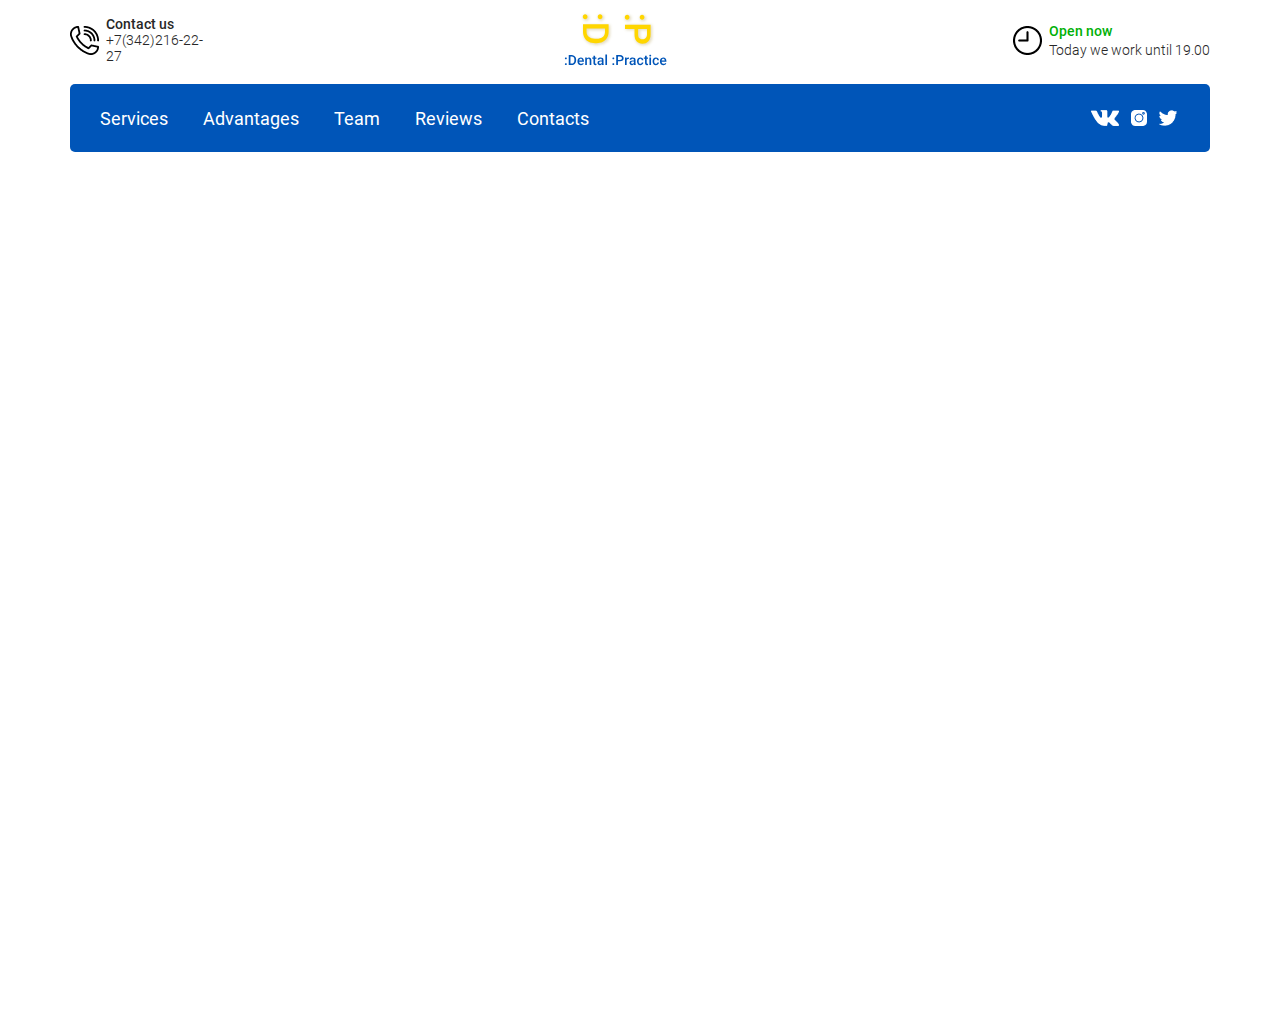
==== index.html @ 36930301 "Add site-header's responsive and nojs" ====
<!DOCTYPE html>
<html lang="en">
<head>
  <meta charset="UTF-8">
  <meta name="viewport" content="width=device-width, initial-scale=1.0, shrink-to-fit=no">
  <title>Dental Clinic Web Site</title>
  <link rel="stylesheet" href="css/styles.css">
</head>
<body class="body-nojs">

  <!-- HEADER -->

  <header class="site-header site-header--nojs">
    <div class="container site-header__container">
      <div class="site-header__top">
        <a class="call-link" href="tel:+73422162227">
          <div class="call-link__info">
            <span class="call-link__text">Contact us</span>
            <span class="call-link__number">+7(342)216-22-27</span>
          </div>
        </a>

        <a class="site-header__top-logo" href="index.html">
          <img class="site-header__top-img" src="img/site-logo-top.svg" alt="Dental Practice Web site logo" width="103" height="56">
        </a>

        <div class="work-hours">
          <div class="work-hours__info">
            <p class="work-hours__info-top">Open now</p>
            <p class="work-hours__info-bottom">Today we work until <time datetime="19:00">19.00</time></p>
          </div>
        </div>
      </div><!-- site-header__top -->
    </div><!-- container -->

    <div class="site-header__main">
      <a class="site-header__main-logo" href="index.html">
        <img class="site-header__main-img" src="img/site-logo-main.svg" alt="Dental Practice Web site logo" width="140" height="16">
      </a>

      <button class="site-header__button" type="button" aria-label="Sitenav toggler"></button>

      <div class="site-header__collapse">
        <nav class="site-header__sitenav">
          <ul class="site-header__list">
            <li class="site-header__item">
              <a class="site-header__item-link" href="services.html">Services</a>
            </li>
            <li class="site-header__item">
              <a class="site-header__item-link" href="advantages.html">Advantages</a>
            </li>
            <li class="site-header__item">
              <a class="site-header__item-link" href="team.html">Team</a>
            </li>
            <li class="site-header__item">
              <a class="site-header__item-link" href="reviews.html">Reviews</a>
            </li>
            <li class="site-header__item">
              <a class="site-header__item-link" href="contacts.html">Contacts</a>
            </li>
          </ul>
        </nav>

        <ul class="site-header__socials">
          <li class="site-header__social">
            <a class="site-header__social-link site-header__social-link--vk" href="https://vk.com" target="_blank" aria-label="VKontakte"></a>
          </li>
          <li class="site-header__social">
            <a class="site-header__social-link site-header__social-link--instagram" href="https://instagram.com" target="_blank" aria-label="Instagram"></a>
          </li>
          <li class="site-header__social">
            <a class="site-header__social-link site-header__social-link--twitter" href="https://twitter.com" target="_blank" aria-label="Twitter"></a>
          </li>
        </ul>
      </div><!-- site-header__collapse -->
    </div><!-- site-header__main -->
  </header><!-- site-header -->

  <h1 class="visually-hidden">Dental Practice</h1>


  <script>

    var elBodyNojs = document.querySelector('body')
    var elSiteHeader = document.querySelector('.site-header')
    var elSiteHeaderMain = document.querySelector('.site-header__main');
    var elButton = document.querySelector('.site-header__button');

    elBodyNojs.classList.remove('body-nojs')
    elSiteHeader.classList.remove('site-header--nojs')

    elButton.addEventListener('click', function () {
      elSiteHeaderMain.classList.toggle('site-header__main--open');
    });



  </script>

</body>
</html>
---- css/styles.css ----
/*! normalize.css v8.0.1 | MIT License | github.com/necolas/normalize.css */
/* Document
========================================================================== */
/**
* 1. Correct the line height in all browsers.
* 2. Prevent adjustments of font size after orientation changes in iOS.
*/
html {
  line-height: 1.15;
  /* 1 */
  -webkit-text-size-adjust: 100%;
  /* 2 */
}

/* Sections
========================================================================== */
/**
* Remove the margin in all browsers.
*/
body {
  margin: 0;
}

/**
* Render the `main` element consistently in IE.
*/
main {
  display: block;
}

/**
* Correct the font size and margin on `h1` elements within `section` and
* `article` contexts in Chrome, Firefox, and Safari.
*/
h1 {
  font-size: 2em;
  margin: 0.67em 0;
}

/* Grouping content
========================================================================== */
/**
* 1. Add the correct box sizing in Firefox.
* 2. Show the overflow in Edge and IE.
*/
hr {
  -webkit-box-sizing: content-box;
          box-sizing: content-box;
  /* 1 */
  height: 0;
  /* 1 */
  overflow: visible;
  /* 2 */
}

/**
* 1. Correct the inheritance and scaling of font size in all browsers.
* 2. Correct the odd `em` font sizing in all browsers.
*/
pre {
  font-family: monospace, monospace;
  /* 1 */
  font-size: 1em;
  /* 2 */
}

/* Text-level semantics
========================================================================== */
/**
* Remove the gray background on active links in IE 10.
*/
a {
  background-color: transparent;
}

/**
* 1. Remove the bottom border in Chrome 57-
* 2. Add the correct text decoration in Chrome, Edge, IE, Opera, and Safari.
*/
abbr[title] {
  border-bottom: none;
  /* 1 */
  text-decoration: underline;
  /* 2 */
  -webkit-text-decoration: underline dotted;
          text-decoration: underline dotted;
  /* 2 */
}

/**
* Add the correct font weight in Chrome, Edge, and Safari.
*/
b,
strong {
  font-weight: bolder;
}

/**
* 1. Correct the inheritance and scaling of font size in all browsers.
* 2. Correct the odd `em` font sizing in all browsers.
*/
code,
kbd,
samp {
  font-family: monospace, monospace;
  /* 1 */
  font-size: 1em;
  /* 2 */
}

/**
* Add the correct font size in all browsers.
*/
small {
  font-size: 80%;
}

/**
* Prevent `sub` and `sup` elements from affecting the line height in
* all browsers.
*/
sub,
sup {
  font-size: 75%;
  line-height: 0;
  position: relative;
  vertical-align: baseline;
}

sub {
  bottom: -0.25em;
}

sup {
  top: -0.5em;
}

/* Embedded content
========================================================================== */
/**
* Remove the border on images inside links in IE 10.
*/
img {
  border-style: none;
}

/* Forms
========================================================================== */
/**
* 1. Change the font styles in all browsers.
* 2. Remove the margin in Firefox and Safari.
*/
button,
input,
optgroup,
select,
textarea {
  font-family: inherit;
  /* 1 */
  font-size: 100%;
  /* 1 */
  line-height: 1.15;
  /* 1 */
  margin: 0;
  /* 2 */
}

/**
* Show the overflow in IE.
* 1. Show the overflow in Edge.
*/
button,
input {
  /* 1 */
  overflow: visible;
}

/**
* Remove the inheritance of text transform in Edge, Firefox, and IE.
* 1. Remove the inheritance of text transform in Firefox.
*/
button,
select {
  /* 1 */
  text-transform: none;
}

/**
* Correct the inability to style clickable types in iOS and Safari.
*/
button,
[type="button"],
[type="reset"],
[type="submit"] {
  -webkit-appearance: button;
}

/**
* Remove the inner border and padding in Firefox.
*/
button::-moz-focus-inner,
[type="button"]::-moz-focus-inner,
[type="reset"]::-moz-focus-inner,
[type="submit"]::-moz-focus-inner {
  border-style: none;
  padding: 0;
}

/**
* Restore the focus styles unset by the previous rule.
*/
button:-moz-focusring,
[type="button"]:-moz-focusring,
[type="reset"]:-moz-focusring,
[type="submit"]:-moz-focusring {
  outline: 1px dotted ButtonText;
}

/**
* Correct the padding in Firefox.
*/
fieldset {
  padding: 0.35em 0.75em 0.625em;
}

/**
* 1. Correct the text wrapping in Edge and IE.
* 2. Correct the color inheritance from `fieldset` elements in IE.
* 3. Remove the padding so developers are not caught out when they zero out
*    `fieldset` elements in all browsers.
*/
legend {
  -webkit-box-sizing: border-box;
          box-sizing: border-box;
  /* 1 */
  color: inherit;
  /* 2 */
  display: table;
  /* 1 */
  max-width: 100%;
  /* 1 */
  padding: 0;
  /* 3 */
  white-space: normal;
  /* 1 */
}

/**
* Add the correct vertical alignment in Chrome, Firefox, and Opera.
*/
progress {
  vertical-align: baseline;
}

/**
* Remove the default vertical scrollbar in IE 10+.
*/
textarea {
  overflow: auto;
}

/**
* 1. Add the correct box sizing in IE 10.
* 2. Remove the padding in IE 10.
*/
[type="checkbox"],
[type="radio"] {
  -webkit-box-sizing: border-box;
          box-sizing: border-box;
  /* 1 */
  padding: 0;
  /* 2 */
}

/**
* Correct the cursor style of increment and decrement buttons in Chrome.
*/
[type="number"]::-webkit-inner-spin-button,
[type="number"]::-webkit-outer-spin-button {
  height: auto;
}

/**
* 1. Correct the odd appearance in Chrome and Safari.
* 2. Correct the outline style in Safari.
*/
[type="search"] {
  -webkit-appearance: textfield;
  /* 1 */
  outline-offset: -2px;
  /* 2 */
}

/**
* Remove the inner padding in Chrome and Safari on macOS.
*/
[type="search"]::-webkit-search-decoration {
  -webkit-appearance: none;
}

/**
* 1. Correct the inability to style clickable types in iOS and Safari.
* 2. Change font properties to `inherit` in Safari.
*/
::-webkit-file-upload-button {
  -webkit-appearance: button;
  /* 1 */
  font: inherit;
  /* 2 */
}

/* Interactive
========================================================================== */
/*
* Add the correct display in Edge, IE 10+, and Firefox.
*/
details {
  display: block;
}

/*
* Add the correct display in all browsers.
*/
summary {
  display: list-item;
}

/* Misc
========================================================================== */
/**
* Add the correct display in IE 10+.
*/
template {
  display: none;
}

/**
* Add the correct display in IE 10.
*/
[hidden] {
  display: none;
}

@font-face {
  font-family: "Roboto";
  font-style: normal;
  font-weight: 300;
  font-display: swap;
  src: url("../fonts/roboto-v20-latin-300.woff2") format("woff2"), url("../fonts/roboto-v20-latin-300.woff") format("woff");
}

@font-face {
  font-family: "Roboto";
  font-style: normal;
  font-weight: 400;
  font-display: swap;
  src: url("../fonts/roboto-v20-latin-regular.woff2") format("woff2"), url("../fonts/roboto-v20-latin-regular.woff") format("woff");
}

@font-face {
  font-family: "Roboto";
  font-style: normal;
  font-weight: 500;
  font-display: swap;
  src: url("../fonts/roboto-v20-latin-500.woff2") format("woff2"), url("../fonts/roboto-v20-latin-500.woff") format("woff");
}

@font-face {
  font-family: "Roboto";
  font-style: normal;
  font-weight: 700;
  font-display: swap;
  src: url("../fonts/roboto-v20-latin-700.woff2") format("woff2"), url("../fonts/roboto-v20-latin-700.woff") format("woff");
}

html {
  height: 100%;
  scroll-behavior: smooth;
  -webkit-box-sizing: border-box;
          box-sizing: border-box;
}

*,
*::before,
*::after {
  -webkit-box-sizing: inherit;
          box-sizing: inherit;
}

body {
  display: -webkit-box;
  display: -ms-flexbox;
  display: flex;
  -webkit-box-orient: vertical;
  -webkit-box-direction: normal;
      -ms-flex-direction: column;
          flex-direction: column;
  height: 100%;
  margin-top: 124px;
  font-family: "Roboto", "Arial", sans-serif;
  font-weight: 300;
  font-size: 18px;
  line-height: 25px;
  background-color: #fff;
  color: #4D4D4D;
}

.body-nojs {
  margin-top: 0;
}

img {
  max-width: 100%;
  height: auto;
}

@media only screen and (max-width: 1180px) {
  body {
    margin-top: 156px;
  }
}

@media only screen and (max-width: 1050px) {
  body {
    margin-top: 68px;
  }
}

.visually-hidden {
  position: absolute;
  width: 1px;
  height: 1px;
  margin: -1px;
  border: 0;
  padding: 0;
  clip: rect(0 0 0 0);
  overflow: hidden;
}

.container {
  max-width: 1180px;
  padding-left: 20px;
  padding-right: 20px;
  margin-left: auto;
  margin-right: auto;
}

.site-header {
  position: fixed;
  z-index: 50;
  width: 100%;
  top: 0;
  left: 0;
  background-color: #fff;
}

.site-header--nojs {
  position: static;
  margin-bottom: 20px;
}

.site-header__top {
  display: -webkit-box;
  display: -ms-flexbox;
  display: flex;
  -webkit-box-pack: justify;
      -ms-flex-pack: justify;
          justify-content: space-between;
  -webkit-box-align: center;
      -ms-flex-align: center;
          align-items: center;
  padding-top: 12px;
  padding-bottom: 56px;
}

.site-header--nojs .site-header__top {
  padding-bottom: 12px;
}

.site-header__top-logo:hover {
  opacity: 0.8;
}

.site-header__top-logo:active {
  opacity: 0.6;
}

.site-header__top-img {
  display: block;
  width: 103px;
  height: 56px;
}

.site-header__main {
  position: absolute;
  z-index: 50;
  display: -webkit-box;
  display: -ms-flexbox;
  display: flex;
  -webkit-box-pack: justify;
      -ms-flex-pack: justify;
          justify-content: space-between;
  -webkit-box-align: center;
      -ms-flex-align: center;
          align-items: center;
  max-width: 1140px;
  width: 100%;
  top: 84px;
  left: calc(50% - 570px);
  padding: 20px 33px 20px 30px;
  border-radius: 5px;
  background-color: #0055B8;
}

.site-header--nojs .site-header__main {
  position: static;
  margin-right: auto;
  margin-left: auto;
}

.site-header__main-logo {
  display: none;
  margin-right: 105px;
  -ms-flex-negative: 0;
      flex-shrink: 0;
}

.site-header__main-logo:hover {
  opacity: 0.8;
}

.site-header__main-logo:active {
  opacity: 0.6;
}

.site-header--nojs .site-header__main-logo {
  display: none;
}

.site-header__main-img {
  display: block;
  width: 140px;
  height: 16px;
}

.site-header__button {
  -ms-flex-negative: 0;
      flex-shrink: 0;
  display: none;
  position: relative;
  z-index: 51;
  width: 25px;
  height: 21px;
  padding: 0;
  border: none;
  background-color: transparent;
  background-image: url("../img/gamburger-icon.svg");
  background-repeat: no-repeat;
  background-size: contain;
  background-position: center center;
}

.site-header__button::after {
  position: absolute;
  z-index: 51;
  display: block;
  content: "";
  left: 0;
  top: 0;
  width: 100%;
  height: 100%;
  -webkit-transform: scale(1.5);
          transform: scale(1.5);
}

.site-header__main--open .site-header__button {
  background-image: url("../img/close-icon.svg");
}

.site-header--nojs .site-header__button {
  display: none;
}

.site-header__collapse {
  display: -webkit-box;
  display: -ms-flexbox;
  display: flex;
  -webkit-box-align: center;
      -ms-flex-align: center;
          align-items: center;
  -webkit-box-pack: justify;
      -ms-flex-pack: justify;
          justify-content: space-between;
  -webkit-box-flex: 1;
      -ms-flex-positive: 1;
          flex-grow: 1;
}

.site-header__main--open .site-header__collapse {
  position: absolute;
  z-index: 51;
  width: 100%;
  display: -webkit-box;
  display: -ms-flexbox;
  display: flex;
  -webkit-box-orient: vertical;
  -webkit-box-direction: normal;
      -ms-flex-direction: column;
          flex-direction: column;
  top: 100%;
  left: 0;
  padding-bottom: 26px;
  text-align: center;
  background-color: #0055B8;
}

.site-header__main--open .site-header__sitenav {
  width: 100%;
}

.site-header__list {
  padding: 0;
  margin: 0;
  list-style-type: none;
  display: -webkit-box;
  display: -ms-flexbox;
  display: flex;
  -webkit-box-align: center;
      -ms-flex-align: center;
          align-items: center;
}

.site-header__main--open .site-header__list {
  -webkit-box-orient: vertical;
  -webkit-box-direction: normal;
      -ms-flex-direction: column;
          flex-direction: column;
  margin-bottom: 63px;
}

.site-header__item:not(:last-child) {
  margin-right: 35px;
}

.site-header__main--open .site-header__item {
  width: 100%;
  border: 1px solid #FFD600;
}

.site-header__main--open .site-header__item:not(:last-child) {
  border-bottom: none;
  margin-right: 0;
}

.site-header__item-link {
  font-weight: 400;
  font-size: 18px;
  line-height: 21px;
  color: #fff;
  text-decoration: none;
  -webkit-transition: color 0.3s ease;
  transition: color 0.3s ease;
}

.site-header__item-link:hover {
  color: #FFD600;
}

.site-header__item-link:active {
  opacity: 0.6;
}

.site-header__main--open .site-header__item-link {
  display: block;
  padding-top: 23px;
  padding-bottom: 24px;
  font-weight: 500;
  text-transform: uppercase;
  color: #FFD600;
}

.site-header__main--open .site-header__item-link:active {
  background-color: #FFD600;
  color: #0055B8;
}

.site-header__socials {
  padding: 0;
  margin: 0;
  list-style-type: none;
  display: -webkit-box;
  display: -ms-flexbox;
  display: flex;
  -webkit-box-align: center;
      -ms-flex-align: center;
          align-items: center;
}

.site-header__social:not(:last-child) {
  margin-right: 12px;
}

.site-header__social-link {
  display: block;
  background-repeat: no-repeat;
  background-size: contain;
  background-position: center center;
}

.site-header__social-link--vk {
  width: 28px;
  height: 28px;
  background-image: url("../img/vk-icon.png");
}

.site-header__social-link--instagram {
  width: 16px;
  height: 16px;
  background-image: url("../img/instagram-icon.png");
}

.site-header__social-link--twitter {
  width: 18px;
  height: 18px;
  background-image: url("../img/twitter-icon.png");
}

.site-header__social-link:hover {
  opacity: 0.8;
}

.site-header__social-link:active {
  opacity: 0.6;
}

@media only screen and (max-width: 1180px) {
  .site-header__top {
    padding-bottom: 0;
    margin-bottom: 20px;
  }
  .site-header__main {
    position: fixed;
    left: 0;
    max-width: 100%;
    border-radius: 0;
  }
  .site-header__main-logo {
    display: block;
  }
}

@media only screen and (max-width: 1050px) {
  .site-header__top {
    display: none;
  }
  .site-header--nojs .site-header__top {
    display: -webkit-box;
    display: -ms-flexbox;
    display: flex;
  }
  .site-header__main {
    position: static;
    padding-right: 30px;
    padding-left: 22px;
  }
}

@media only screen and (max-width: 900px) {
  .site-header__main {
    padding: 24px 20px;
  }
  .site-header__main-logo {
    margin-right: 10px;
  }
  .site-header__button {
    display: block;
  }
  .site-header__collapse {
    display: none;
  }
  .site-header--nojs .site-header__collapse {
    display: -webkit-box;
    display: -ms-flexbox;
    display: flex;
    -webkit-box-orient: vertical;
    -webkit-box-direction: normal;
        -ms-flex-direction: column;
            flex-direction: column;
  }
  .site-header--nojs .site-header__sitenav {
    margin-bottom: 20px;
  }
}

@media only screen and (max-width: 600px) {
  .site-header--nojs .site-header__top {
    display: none;
  }
  .site-header--nojs .site-header__main {
    -webkit-box-orient: vertical;
    -webkit-box-direction: normal;
        -ms-flex-direction: column;
            flex-direction: column;
    -webkit-box-align: center;
        -ms-flex-align: center;
            align-items: center;
  }
  .site-header--nojs .site-header__main-logo {
    display: block;
    margin-bottom: 30px;
  }
  .site-header--nojs .site-header__collapse {
    width: 100%;
  }
  .site-header--nojs .site-header__sitenav {
    width: 100%;
  }
  .site-header--nojs .site-header__list {
    -webkit-box-orient: vertical;
    -webkit-box-direction: normal;
        -ms-flex-direction: column;
            flex-direction: column;
    text-align: center;
  }
  .site-header--nojs .site-header__item {
    width: 100%;
    border: 1px solid #FFD600;
  }
  .site-header--nojs .site-header__item:not(:last-child) {
    border-bottom: none;
    margin-right: 0;
  }
  .site-header--nojs .site-header__item-link {
    display: block;
    padding-top: 20px;
    padding-bottom: 20px;
    font-weight: 500;
    text-transform: uppercase;
    color: #FFD600;
  }
}

@media only screen and (-webkit-min-device-pixel-ratio: 2), only screen and (min--moz-device-pixel-ratio: 2), only screen and (min-device-pixel-ratio: 2), only screen and (min-resolution: 192dpi), only screen and (min-resolution: 2dppx) {
  .site-header__social-link--vk {
    background-image: url("../img/vk-icon@2x.png");
  }
  .site-header__social-link--instagram {
    background-image: url("../img/instagram-icon@2x.png");
  }
  .site-header__social-link--twitter {
    background-image: url("../img/twitter-icon@2x.png");
  }
}

.call-link {
  display: -webkit-box;
  display: -ms-flexbox;
  display: flex;
  -webkit-box-align: center;
      -ms-flex-align: center;
          align-items: center;
  max-width: 147px;
  font-size: 14px;
  line-height: 16px;
  color: #272727;
  text-decoration: none;
}

.call-link::before {
  -ms-flex-negative: 0;
      flex-shrink: 0;
  content: "";
  width: 29px;
  height: 29px;
  margin-right: 7px;
  background-image: url("../img/phone-icon.png");
  background-repeat: no-repeat;
  background-size: 29px 29px;
  background-position: center center;
}

.call-link:hover {
  opacity: 0.8;
}

.call-link:active {
  opacity: 0.6;
}

.call-link__info {
  display: -webkit-box;
  display: -ms-flexbox;
  display: flex;
  -webkit-box-orient: vertical;
  -webkit-box-direction: normal;
      -ms-flex-direction: column;
          flex-direction: column;
}

.call-link__text {
  font-weight: 500;
}

@media only screen and (-webkit-min-device-pixel-ratio: 2), only screen and (min--moz-device-pixel-ratio: 2), only screen and (min-device-pixel-ratio: 2), only screen and (min-resolution: 192dpi), only screen and (min-resolution: 2dppx) {
  .call-link::before {
    background-image: url("../img/phone-icon@2x.png");
  }
}

.work-hours {
  display: -webkit-box;
  display: -ms-flexbox;
  display: flex;
  -webkit-box-align: center;
      -ms-flex-align: center;
          align-items: center;
}

.work-hours::before {
  -ms-flex-negative: 0;
      flex-shrink: 0;
  content: "";
  width: 29px;
  height: 29px;
  margin-right: 7px;
  background-image: url("../img/clock-icon.png");
  background-repeat: no-repeat;
  background-size: 29px 29px;
  background-position: center center;
}

.work-hours__info {
  font-size: 14px;
  line-height: 16px;
}

.work-hours__info-top {
  margin: 0;
  margin-bottom: 3px;
  font-weight: 500;
  color: #00B007;
}

.work-hours__info-bottom {
  margin: 0;
  font-weight: 300;
  color: #272727;
}

@media only screen and (-webkit-min-device-pixel-ratio: 2), only screen and (min--moz-device-pixel-ratio: 2), only screen and (min-device-pixel-ratio: 2), only screen and (min-resolution: 192dpi), only screen and (min-resolution: 2dppx) {
  .work-hours::before {
    background-image: url("../img/clock-icon@2x.png");
  }
}

.main-content {
  -webkit-box-flex: 1;
      -ms-flex-positive: 1;
          flex-grow: 1;
}
/*# sourceMappingURL=styles.css.map */
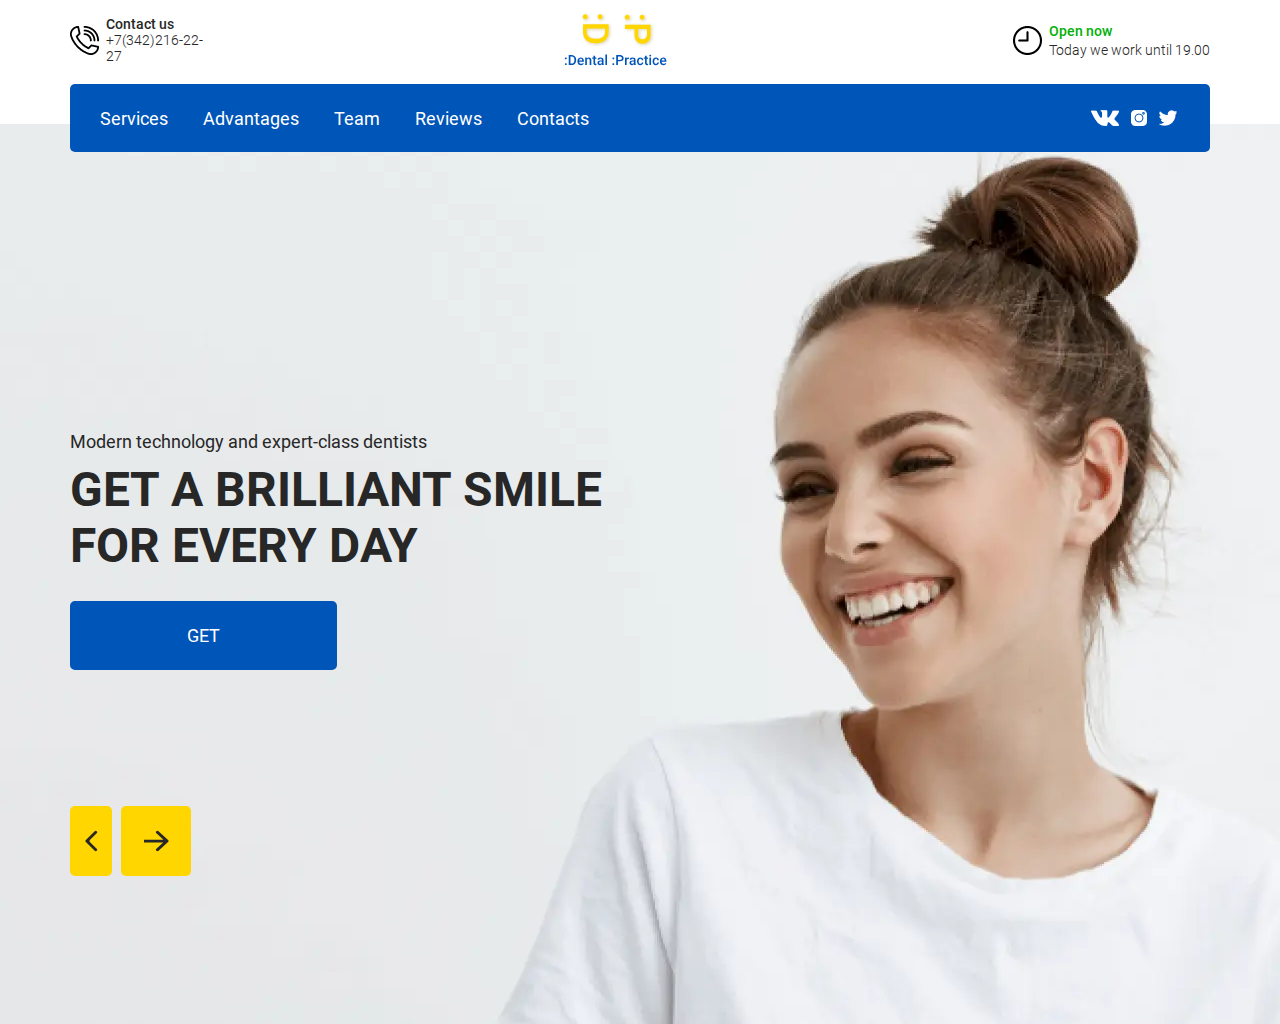
==== commit 8c0dce91: "Add intro section and responsive of that section" ====
--- a/index.html
+++ b/index.html
@@ -7,6 +7,8 @@
   <link rel="stylesheet" href="css/styles.css">
 </head>
 <body class="body-nojs">
+
+  <h1 class="visually-hidden">Dental Practice web site</h1>
 
   <!-- HEADER -->
 
@@ -63,20 +65,60 @@
 
         <ul class="site-header__socials">
           <li class="site-header__social">
-            <a class="site-header__social-link site-header__social-link--vk" href="https://vk.com" target="_blank" aria-label="VKontakte"></a>
+            <a class="site-header__social-link site-header__social-link--vk" href="https://vk.com" target="_blank" aria-label="VKontakte link"></a>
           </li>
           <li class="site-header__social">
-            <a class="site-header__social-link site-header__social-link--instagram" href="https://instagram.com" target="_blank" aria-label="Instagram"></a>
+            <a class="site-header__social-link site-header__social-link--instagram" href="https://instagram.com" target="_blank" aria-label="Instagram link"></a>
           </li>
           <li class="site-header__social">
-            <a class="site-header__social-link site-header__social-link--twitter" href="https://twitter.com" target="_blank" aria-label="Twitter"></a>
+            <a class="site-header__social-link site-header__social-link--twitter" href="https://twitter.com" target="_blank" aria-label="Twitter link"></a>
           </li>
         </ul>
       </div><!-- site-header__collapse -->
     </div><!-- site-header__main -->
   </header><!-- site-header -->
 
-  <h1 class="visually-hidden">Dental Practice</h1>
+  <!-- MAIN -->
+
+  <main class="main-content">
+
+    <!-- INTRO -->
+
+    <div class="intro">
+
+      <h2 class="visually-hidden">Site Intro carusel</h2>
+
+      <ul class="intro__list">
+        <li class="intro__item">
+          <picture>
+            <source media="(max-width:750px)" type="image/webp" srcset="img/intro-bg-mobile.webp 1x, img/intro-bg-mobile@2x.webp 2x">
+            <source media="(max-width:750px)" type="image/png" srcset="img/intro-bg-mobile.png 1x, img/intro-bg-mobile@2x.png 2x">
+
+            <source media="(max-width:1050px)" type="image/webp" srcset="img/intro-bg-tablet.webp 1x, img/intro-bg-tablet@2x.webp 2x">
+            <source media="(max-width:1050px)" type="image/png" srcset="img/intro-bg-tablet.png 1x, img/intro-bg-tablet@2x.png 2x">
+
+            <source type="image/webp" srcset="img/intro-bg-desktop.webp 1x, img/intro-bg-desktop@2x.webp 2x">
+            <img class="intro__img" src="img/intro-bg-desktop.png" alt="Carusel background image" width="1920" height="900" aria-hidden="true" srcset="img/intro-bg-desktop.png 1x, img/intro-bg-desktop.png@2x 2x">
+          </picture>
+
+          <div class="container intro__container">
+            <div class="intro__info">
+              <h3 class="intro__info-heading">Modern technology and expert-class dentists</h3>
+              <p class="intro__info-text">get a brilliant smile for every day</p>
+              <a class="button button--primary intro__get-link" href="#">GET</a>
+            </div>
+
+            <div class="intro__buttons-wrapper">
+              <button class="intro__button intro__button--pre" type="button" aria-label="Carusel's button previous"></button>
+              <button class="intro__button intro__button--next" type="button" aria-label="Carusel's button next"></button>
+            </div>
+          </div><!-- container -->
+        </li>
+      </ul>
+    </div><!-- intro -->
+
+  </main>
+
 
 
   <script>
--- a/css/styles.css
+++ b/css/styles.css
@@ -443,6 +443,44 @@
   padding-right: 20px;
   margin-left: auto;
   margin-right: auto;
+}
+
+.button {
+  display: inline-block;
+  padding-top: 22px;
+  padding-bottom: 22px;
+  border: 2px solid transparent;
+  border-radius: 5px;
+}
+
+.button--primary {
+  border: 2px solid #0055B8;
+  background-color: #0055B8;
+  color: #fff;
+}
+
+.button--primary:hover {
+  opacity: 0.8;
+}
+
+.button--primary:active {
+  opacity: 0.6;
+}
+
+.button--secondary {
+  padding-top: 15px;
+  padding-bottom: 15px;
+  border: 2px solid #FFD600;
+  background-color: #FFD600;
+  color: #272727;
+}
+
+.button--secondary:hover {
+  opacity: 0.8;
+}
+
+.button--secondary:active {
+  opacity: 0.6;
 }
 
 .site-header {
@@ -958,4 +996,163 @@
       -ms-flex-positive: 1;
           flex-grow: 1;
 }
+
+.intro {
+  padding-top: 307px;
+  padding-bottom: 147px;
+}
+
+.intro__list {
+  padding: 0;
+  margin: 0;
+  list-style-type: none;
+}
+
+.intro__item {
+  position: relative;
+  z-index: 1;
+  max-width: 1920px;
+  margin-right: auto;
+  margin-left: auto;
+}
+
+.intro__img {
+  position: absolute;
+  z-index: -1;
+  left: 0;
+  top: -307px;
+  min-height: 900px;
+  -o-object-fit: cover;
+     object-fit: cover;
+}
+
+.intro__info-heading {
+  margin: 0;
+  margin-bottom: 10px;
+  font-weight: normal;
+  font-size: 18px;
+  line-height: 21px;
+  color: #272727;
+}
+
+.intro__info-text {
+  max-width: 545px;
+  margin: 0;
+  margin-bottom: 27px;
+  font-weight: bold;
+  font-size: 48px;
+  line-height: 56px;
+  text-transform: uppercase;
+  color: #272727;
+}
+
+.intro__get-link {
+  margin-bottom: 136px;
+  padding-right: 115px;
+  padding-left: 115px;
+  text-decoration: none;
+  font-weight: normal;
+  line-height: 21px;
+}
+
+.intro__buttons-wrapper {
+  display: -webkit-box;
+  display: -ms-flexbox;
+  display: flex;
+}
+
+.intro__button {
+  height: 70px;
+  padding: 0;
+  border: none;
+  border-radius: 5px;
+  background-color: transparent;
+  background-repeat: no-repeat;
+  background-position: center center;
+  background-color: #FFD600;
+  cursor: pointer;
+}
+
+.intro__button:hover {
+  opacity: 0.8;
+}
+
+.intro__button:active {
+  opacity: 0.6;
+}
+
+.intro__button--pre {
+  width: 42px;
+  margin-right: 9px;
+  background-image: url("../img/arrow-left.svg");
+  background-size: 13px 22px;
+}
+
+.intro__button--next {
+  width: 70px;
+  background-image: url("../img/arrow-right.svg");
+  background-size: 25px 22px;
+}
+
+@media only screen and (max-width: 1000px) {
+  .intro__info-text {
+    max-width: 450px;
+  }
+}
+
+@media only screen and (max-width: 750px) {
+  .intro {
+    padding-top: 0;
+    padding-bottom: 25px;
+  }
+  .intro__img {
+    position: static;
+    min-height: 600px;
+    margin-bottom: 21px;
+  }
+  .intro__container {
+    position: relative;
+    z-index: 1;
+  }
+  .intro__info-heading {
+    max-width: 227px;
+    margin-right: auto;
+    margin-left: auto;
+    margin-bottom: 21px;
+    text-align: center;
+  }
+  .intro__info-text {
+    max-width: 100%;
+    margin: 0;
+    font-size: 30px;
+    line-height: 35px;
+    text-align: center;
+  }
+  .intro__get-link {
+    display: none;
+  }
+  .intro__buttons-wrapper {
+    position: absolute;
+    z-index: 1;
+    left: 20px;
+    top: -90px;
+  }
+  .intro__buttons-wrapper {
+    display: -webkit-box;
+    display: -ms-flexbox;
+    display: flex;
+  }
+  .intro__button {
+    height: 44px;
+  }
+  .intro__button--pre {
+    width: 26px;
+    margin-right: 6px;
+    background-size: 13px 22px;
+  }
+  .intro__button--next {
+    width: 44px;
+    background-size: 17px 23px;
+  }
+}
 /*# sourceMappingURL=styles.css.map */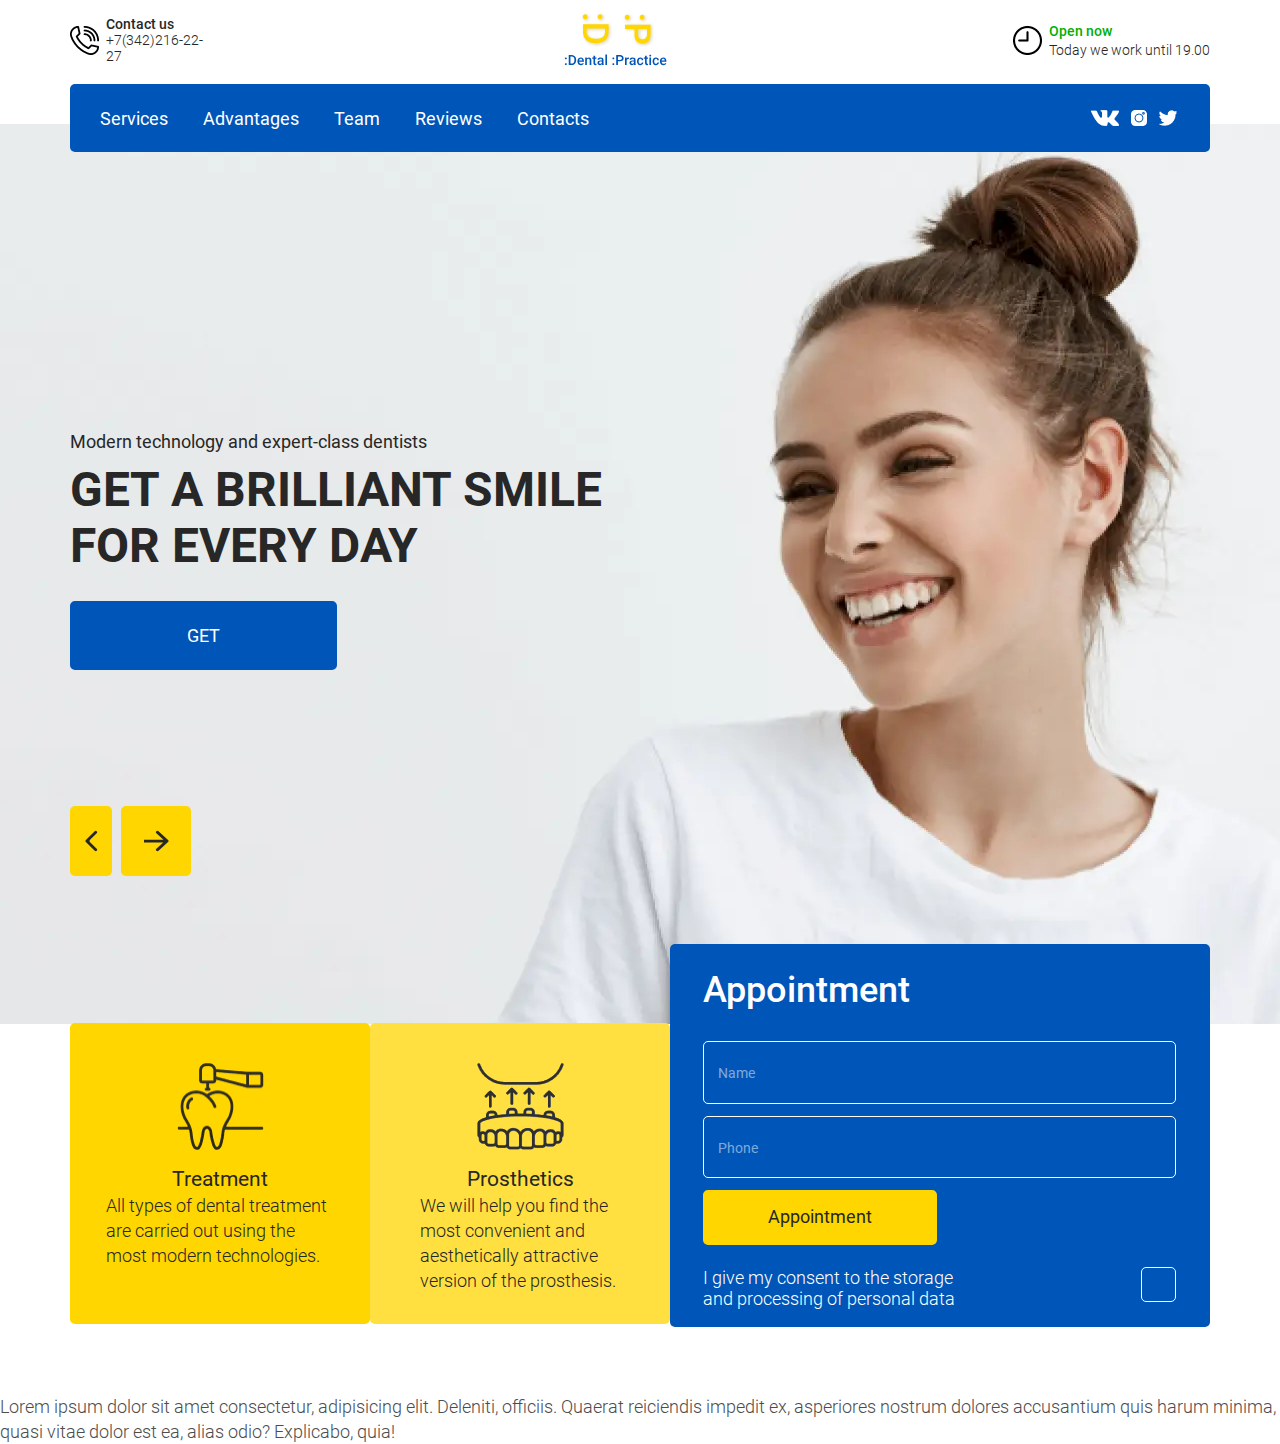
==== commit 76c0635b: "Add site-demo section" ====
--- a/index.html
+++ b/index.html
@@ -117,6 +117,40 @@
       </ul>
     </div><!-- intro -->
 
+    <!-- DEMO -->
+
+    <section class="demo">
+      <h2 class="visually-hidden">Site Demo and Appointment form</h2>
+
+      <ul class="demo__list">
+        <li class="demo__item demo__item--treatment">
+          <h3 class="demo__item-heading">Treatment</h3>
+          <p class="demo__item-text">All types of dental treatment are carried out using the most modern technologies.</p>
+        </li>
+        <li class="demo__item demo__item--prosthetics">
+          <h3 class="demo__item-heading">Prosthetics</h3>
+          <p class="demo__item-text">We will help you find the most convenient and aesthetically attractive version of the prosthesis.</p>
+        </li>
+      </ul>
+
+      <form class="form demo__form" action="https://echo.htmlacademy.ru" method="POST">
+
+        <h3 class="form__heading">Appointment</h3>
+
+        <input class="form__input" name="name" type="text" aria-label="Your name" placeholder="Name" required>
+        <input class="form__input" name="tel" type="tel" aria-label="Phone number" placeholder="Phone" required>
+
+        <button class="button button--secondary form__button" type="submit">Appointment</button>
+
+        <label class="form__label">
+          <input class="form__label-checkbox visually-hidden" name="consent" type="checkbox" required>
+          <span class="form__label-text">I give my consent to the storage <br> and processing of personal data</span>
+        </label>
+      </form>
+    </section><!-- demo -->
+
+    Lorem ipsum dolor sit amet consectetur, adipisicing elit. Deleniti, officiis. Quaerat reiciendis impedit ex, asperiores nostrum dolores accusantium quis harum minima, quasi vitae dolor est ea, alias odio? Explicabo, quia!
+
   </main>
 
 
--- a/css/styles.css
+++ b/css/styles.css
@@ -1155,4 +1155,261 @@
     background-size: 17px 23px;
   }
 }
+
+.demo {
+  position: relative;
+  z-index: 1;
+  display: -webkit-box;
+  display: -ms-flexbox;
+  display: flex;
+  max-width: 1140px;
+  margin-right: auto;
+  margin-left: auto;
+  padding-bottom: 70px;
+}
+
+.demo__list {
+  padding: 0;
+  margin: 0;
+  list-style-type: none;
+  display: -webkit-box;
+  display: -ms-flexbox;
+  display: flex;
+}
+
+.demo__item {
+  display: -webkit-box;
+  display: -ms-flexbox;
+  display: flex;
+  -webkit-box-orient: vertical;
+  -webkit-box-direction: normal;
+      -ms-flex-direction: column;
+          flex-direction: column;
+  -webkit-box-align: center;
+      -ms-flex-align: center;
+          align-items: center;
+  max-width: 300px;
+  padding-top: 40px;
+  padding-bottom: 31px;
+  border-radius: 5px;
+}
+
+.demo__item::before {
+  content: "";
+  width: 87px;
+  height: 87px;
+  margin-bottom: 18px;
+  background-repeat: no-repeat;
+  background-size: 87px 87px;
+  background-position: center top;
+}
+
+.demo__item--treatment {
+  padding-right: 36px;
+  padding-left: 36px;
+  background-color: #FFD600;
+}
+
+.demo__item--treatment::before {
+  background-image: url("../img/treatment-bg.png");
+}
+
+.demo__item--prosthetics {
+  padding-right: 50px;
+  padding-left: 50px;
+  background-color: #FFE040;
+}
+
+.demo__item--prosthetics::before {
+  background-image: url("../img/prosthetics-bg.png");
+}
+
+.demo__item-heading {
+  margin: 0;
+  margin-bottom: 4px;
+  font-weight: normal;
+  line-height: 21px;
+  color: #272727;
+  text-align: center;
+}
+
+.demo__item-text {
+  margin: 0;
+  color: #272727;
+}
+
+.demo__form {
+  position: absolute;
+  z-index: 1;
+  right: 0;
+  top: -79px;
+}
+
+@media only screen and (max-width: 1150px) {
+  .demo {
+    max-width: 1024px;
+  }
+  .demo__item {
+    max-width: 267px;
+    padding-bottom: 6px;
+  }
+  .demo__item--treatment {
+    padding-right: 33px;
+    padding-left: 33px;
+  }
+  .demo__item--prosthetics {
+    padding-right: 44px;
+    padding-left: 44px;
+  }
+}
+
+@media only screen and (max-width: 1000px) {
+  .demo {
+    -webkit-box-orient: vertical;
+    -webkit-box-direction: normal;
+        -ms-flex-direction: column;
+            flex-direction: column;
+    -webkit-box-align: center;
+        -ms-flex-align: center;
+            align-items: center;
+  }
+  .demo__form {
+    position: static;
+  }
+}
+
+@media only screen and (max-width: 600px) {
+  .demo__list {
+    display: none;
+  }
+}
+
+@media only screen and (-webkit-min-device-pixel-ratio: 2), only screen and (min--moz-device-pixel-ratio: 2), only screen and (min-device-pixel-ratio: 2), only screen and (min-resolution: 192dpi), only screen and (min-resolution: 2dppx) {
+  .demo__item--treatment::before {
+    background-image: url("../img/treatment-bg@2x.png");
+  }
+  .demo__item--prosthetics::before {
+    background-image: url("../img/prosthetics-bg@2x.png");
+  }
+}
+
+.form {
+  display: -webkit-box;
+  display: -ms-flexbox;
+  display: flex;
+  -webkit-box-orient: vertical;
+  -webkit-box-direction: normal;
+      -ms-flex-direction: column;
+          flex-direction: column;
+  -webkit-box-align: start;
+      -ms-flex-align: start;
+          align-items: flex-start;
+  max-width: 540px;
+  width: 100%;
+  border-radius: 5px;
+  padding-top: 25px;
+  padding-right: 34px;
+  padding-bottom: 18px;
+  padding-left: 33px;
+  background-color: #0055B8;
+  color: #fff;
+}
+
+.form__heading {
+  margin: 0;
+  margin-bottom: 30px;
+  font-weight: 500;
+  font-size: 36px;
+  line-height: 42px;
+}
+
+.form__input {
+  width: 100%;
+  margin-bottom: 12px;
+  padding-top: 20px;
+  padding-bottom: 20px;
+  padding-left: 14px;
+  border: 1px solid #FFFFFF;
+  border-radius: 5px;
+  background-color: transparent;
+  outline: none;
+}
+
+.form__input::-webkit-input-placeholder {
+  font-size: 14px;
+  line-height: 16px;
+  color: rgba(255, 255, 255, 0.5);
+}
+
+.form__input:-ms-input-placeholder {
+  font-size: 14px;
+  line-height: 16px;
+  color: rgba(255, 255, 255, 0.5);
+}
+
+.form__input::-ms-input-placeholder {
+  font-size: 14px;
+  line-height: 16px;
+  color: rgba(255, 255, 255, 0.5);
+}
+
+.form__input::placeholder {
+  font-size: 14px;
+  line-height: 16px;
+  color: rgba(255, 255, 255, 0.5);
+}
+
+.form__input:focus {
+  background-color: #fff;
+  border: 1px solid #0055B8;
+}
+
+.form__button {
+  margin-bottom: 22px;
+  padding-right: 63px;
+  padding-left: 63px;
+  cursor: pointer;
+}
+
+.form__label {
+  width: 100%;
+  cursor: pointer;
+}
+
+.form__label-text {
+  display: -webkit-box;
+  display: -ms-flexbox;
+  display: flex;
+  margin: 0;
+  line-height: 21px;
+}
+
+.form__label-text::after {
+  content: "";
+  width: 35px;
+  height: 35px;
+  margin-left: auto;
+  border: 1px solid #FFFFFF;
+  border-radius: 5px;
+  background-repeat: no-repeat;
+  background-size: 24px 17px;
+  background-position: center center;
+}
+
+.form__label-checkbox:checked + .form__label-text::after {
+  background-image: url("../img/checked-icon.svg");
+}
+
+@media only screen and (max-width: 1150px) {
+  .form {
+    max-width: 490px;
+  }
+}
+
+@media only screen and (max-width: 600px) {
+  .form__button {
+    width: 100%;
+    margin-bottom: 17px;
+  }
+}
 /*# sourceMappingURL=styles.css.map */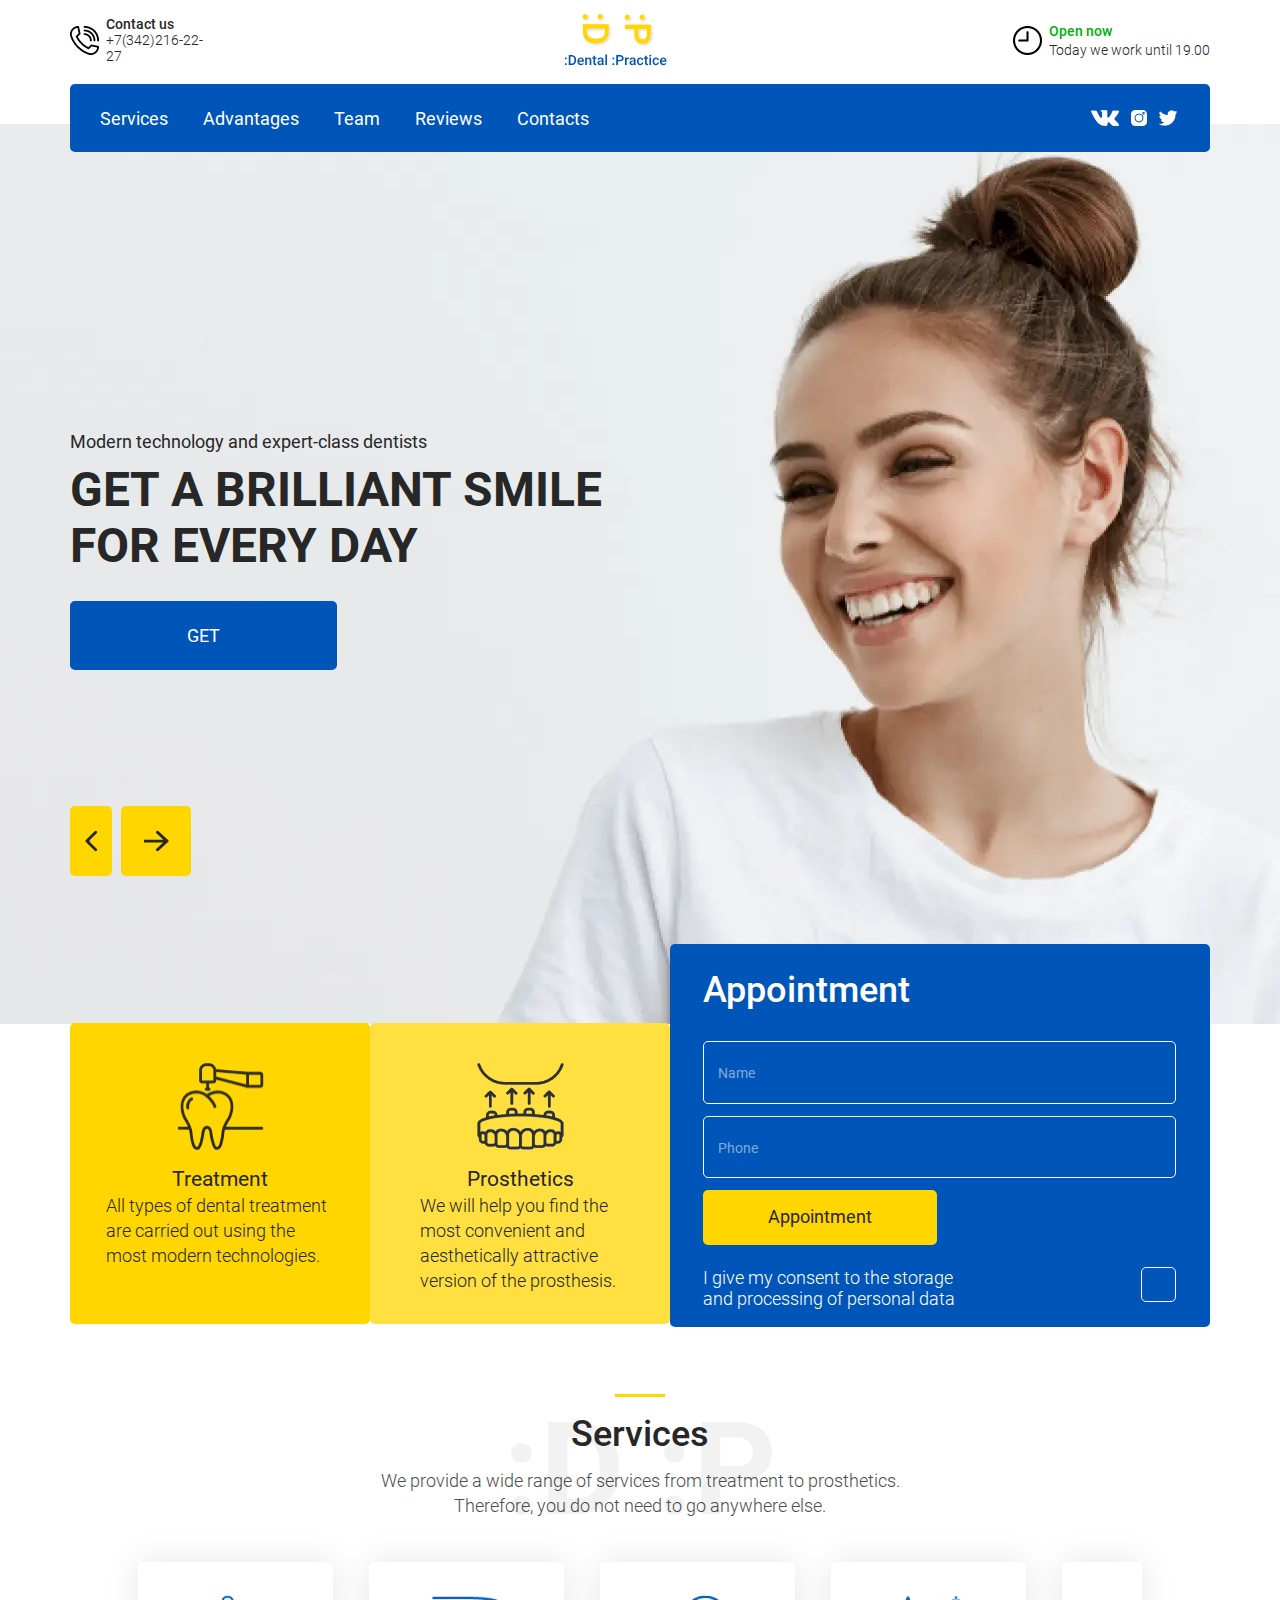
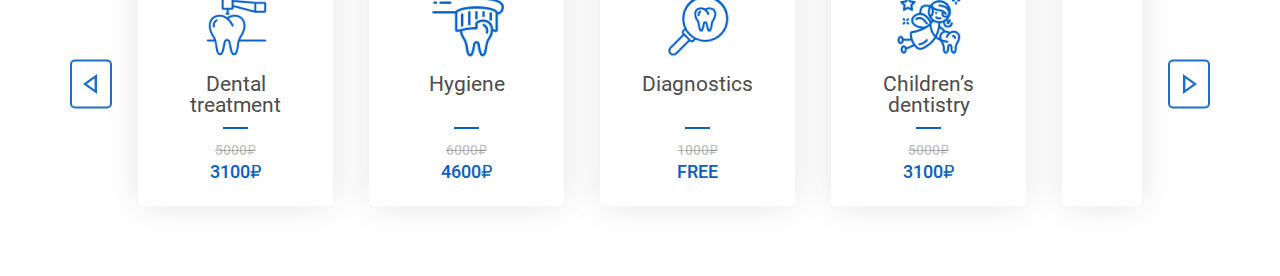
==== commit 083d313b: "Add services section" ====
--- a/index.html
+++ b/index.html
@@ -149,7 +149,43 @@
       </form>
     </section><!-- demo -->
 
-    Lorem ipsum dolor sit amet consectetur, adipisicing elit. Deleniti, officiis. Quaerat reiciendis impedit ex, asperiores nostrum dolores accusantium quis harum minima, quasi vitae dolor est ea, alias odio? Explicabo, quia!
+    <!-- SERVICES -->
+
+    <section class="services">
+      <div class="container">
+        <h2 class="services__heading">Services</h2>
+        <p class="services__text">We provide a wide range of services from treatment to prosthetics. <br> Therefore, you do not need to go anywhere else.</p>
+
+        <div class="services__list-wrapper">
+          <button class="services__button services__button--pre" type="button" aria-label="Previous service"></button>
+          <button class="services__button services__button--next" type="button" aria-label="Next service"></button>
+
+          <ul class="services__list">
+            <li class="services__item services__item--dental">
+              <h3 class="services__item-heading">Dental treatment</h3>
+              <p class="services__item-delprice">5000₽</del>
+              <p class="services__item-newprice">3100₽</p>
+            </li>
+            <li class="services__item services__item--hygiene">
+              <h3 class="services__item-heading">Hygiene</h3>
+              <p class="services__item-delprice">6000₽</p>
+              <p class="services__item-newprice">4600₽</p>
+            </li>
+            <li class="services__item services__item--diagnostics">
+              <h3 class="services__item-heading">Diagnostics</h3>
+              <p class="services__item-delprice">1000₽</p>
+              <p class="services__item-newprice">FREE</p>
+            </li>
+            <li class="services__item services__item--childrens">
+              <h3 class="services__item-heading">Children’s dentistry</h3>
+              <p class="services__item-delprice">5000₽</p>
+              <p class="services__item-newprice">3100₽</p>
+            </li>
+            <li class="services__item services__item--last"></li>
+          </ul>
+        </div><!-- services__list-wrapper -->
+      </div><!-- container -->
+    </section><!-- services -->
 
   </main>
 
--- a/css/styles.css
+++ b/css/styles.css
@@ -1412,4 +1412,285 @@
     margin-bottom: 17px;
   }
 }
+
+.services {
+  padding-bottom: 70px;
+}
+
+.services__heading {
+  font-weight: 500;
+  font-size: 36px;
+  line-height: 42px;
+  color: #272727;
+  position: relative;
+  z-index: 1;
+  display: -webkit-box;
+  display: -ms-flexbox;
+  display: flex;
+  -webkit-box-orient: vertical;
+  -webkit-box-direction: normal;
+      -ms-flex-direction: column;
+          flex-direction: column;
+  -webkit-box-align: center;
+      -ms-flex-align: center;
+          align-items: center;
+  margin: 0;
+  margin-bottom: 13px;
+}
+
+.services__heading::before {
+  content: "";
+  width: 50px;
+  height: 3px;
+  margin-bottom: 16px;
+  background-color: #FFD600;
+}
+
+.services__heading::after {
+  position: absolute;
+  z-index: -1;
+  display: block;
+  content: ":D :P";
+  width: 275px;
+  height: 152px;
+  top: 0;
+  font-weight: bold;
+  font-size: 130px;
+  line-height: 152px;
+  color: rgba(0, 0, 0, 0.05);
+}
+
+.services__text {
+  margin: 0;
+  margin-bottom: 44px;
+  text-align: center;
+}
+
+.services__list-wrapper {
+  position: relative;
+  z-index: 1;
+}
+
+.services__button {
+  position: absolute;
+  z-index: 1;
+  top: 50%;
+  -webkit-transform: translateY(-50%);
+          transform: translateY(-50%);
+  width: 42px;
+  height: 49px;
+  padding: 0;
+  border: 2px solid #1D6ECB;
+  border-radius: 5px;
+  background-color: #fff;
+  background-repeat: no-repeat;
+  background-size: 15px 21px;
+  background-position: center center;
+  cursor: pointer;
+  outline: none;
+}
+
+.services__button:active {
+  opacity: 0.6;
+}
+
+.services__button:focus {
+  border: none;
+  outline: 2px dashed #1D6ECB;
+}
+
+.services__button--pre {
+  background-image: url("../img/arrow-right-blue.svg");
+  -webkit-transform: translateY(-50%) rotate(-180deg);
+          transform: translateY(-50%) rotate(-180deg);
+  left: 0;
+}
+
+.services__button--pre:hover {
+  -webkit-filter: drop-shadow(0px -4px 4px rgba(0, 0, 0, 0.25));
+          filter: drop-shadow(0px -4px 4px rgba(0, 0, 0, 0.25));
+}
+
+.services__button--next {
+  background-image: url("../img/arrow-right-blue.svg");
+  right: 0;
+}
+
+.services__button--next:hover {
+  -webkit-filter: drop-shadow(0px 4px 4px rgba(0, 0, 0, 0.25));
+          filter: drop-shadow(0px 4px 4px rgba(0, 0, 0, 0.25));
+}
+
+.services__list {
+  padding: 0;
+  margin: 0;
+  list-style-type: none;
+  display: -webkit-box;
+  display: -ms-flexbox;
+  display: flex;
+  -webkit-box-pack: justify;
+      -ms-flex-pack: justify;
+          justify-content: space-between;
+  padding-right: 68px;
+  padding-left: 68px;
+}
+
+.services__item {
+  display: -webkit-box;
+  display: -ms-flexbox;
+  display: flex;
+  -webkit-box-orient: vertical;
+  -webkit-box-direction: normal;
+      -ms-flex-direction: column;
+          flex-direction: column;
+  -webkit-box-align: center;
+      -ms-flex-align: center;
+          align-items: center;
+  max-width: 200px;
+  padding: 30px 50px 24px 50px;
+  border-radius: 5px;
+  -webkit-box-shadow: 0px 0px 35px rgba(0, 0, 0, 0.1);
+          box-shadow: 0px 0px 35px rgba(0, 0, 0, 0.1);
+  text-align: center;
+}
+
+.services__item:not(:last-child) {
+  margin-right: 35px;
+}
+
+.services__item::before {
+  content: "";
+  width: 77px;
+  height: 66px;
+  margin-bottom: 15px;
+  background-repeat: no-repeat;
+  background-position: center center;
+}
+
+.services__item--dental::before {
+  background-size: 69px 68px;
+  background-image: url("../img/dental-bg.png");
+}
+
+.services__item--hygiene::before {
+  background-size: 77px 66px;
+  background-image: url("../img/hygiene-bg.png");
+}
+
+.services__item--diagnostics::before {
+  background-size: 66px 66px;
+  background-image: url("../img/diagnostics-bg.png");
+}
+
+.services__item--childrens::before {
+  background-size: 73px 62px;
+  background-image: url("../img/childrens-bg.png");
+}
+
+.services__item--last {
+  padding-right: 30px;
+}
+
+.services__item--last::before {
+  display: none;
+}
+
+.services__item-heading {
+  display: -webkit-box;
+  display: -ms-flexbox;
+  display: flex;
+  -webkit-box-orient: vertical;
+  -webkit-box-direction: normal;
+      -ms-flex-direction: column;
+          flex-direction: column;
+  -webkit-box-align: center;
+      -ms-flex-align: center;
+          align-items: center;
+  -webkit-box-pack: justify;
+      -ms-flex-pack: justify;
+          justify-content: space-between;
+  -webkit-box-flex: 1;
+      -ms-flex-positive: 1;
+          flex-grow: 1;
+  width: 95px;
+  margin: 0;
+  margin-bottom: 13px;
+  font-weight: normal;
+  line-height: 21px;
+}
+
+.services__item-heading::after {
+  content: "";
+  width: 25px;
+  height: 2px;
+  margin-top: 12px;
+  background-color: #0A60C3;
+}
+
+.services__item-delprice {
+  margin: 0;
+  margin-bottom: 3px;
+  font-weight: 500;
+  font-size: 14px;
+  line-height: 16px;
+  -webkit-text-decoration-line: line-through;
+          text-decoration-line: line-through;
+  color: rgba(0, 0, 0, 0.25);
+}
+
+.services__item-newprice {
+  margin: 0;
+  font-weight: 500;
+  line-height: 21px;
+  color: #0A60C3;
+}
+
+@media only screen and (max-width: 1200px) {
+  .services__list {
+    padding-right: 107px;
+    padding-left: 107px;
+  }
+  .services__item:nth-child(4) {
+    display: none;
+  }
+}
+
+@media only screen and (max-width: 1000px) {
+  .services__list {
+    padding-right: 130px;
+    padding-left: 130px;
+  }
+  .services__item:nth-child(3) {
+    display: none;
+  }
+}
+
+@media only screen and (max-width: 850px) {
+  .services__list {
+    -webkit-box-pack: center;
+        -ms-flex-pack: center;
+            justify-content: center;
+  }
+  .services__item:nth-child(2) {
+    display: none;
+  }
+  .services__button {
+    display: none;
+  }
+}
+
+@media only screen and (-webkit-min-device-pixel-ratio: 2), only screen and (min--moz-device-pixel-ratio: 2), only screen and (min-device-pixel-ratio: 2), only screen and (min-resolution: 192dpi), only screen and (min-resolution: 2dppx) {
+  .services__item--dental::before {
+    background-image: url("../img/dental-bg@2x.png");
+  }
+  .services__item--hygiene::before {
+    background-image: url("../img/hygiene-bg@2x.png");
+  }
+  .services__item--diagnostics::before {
+    background-image: url("../img/diagnostics-bg@2x.png");
+  }
+  .services__item--childrens::before {
+    background-image: url("../img/childrens-bg@2x.png");
+  }
+}
 /*# sourceMappingURL=styles.css.map */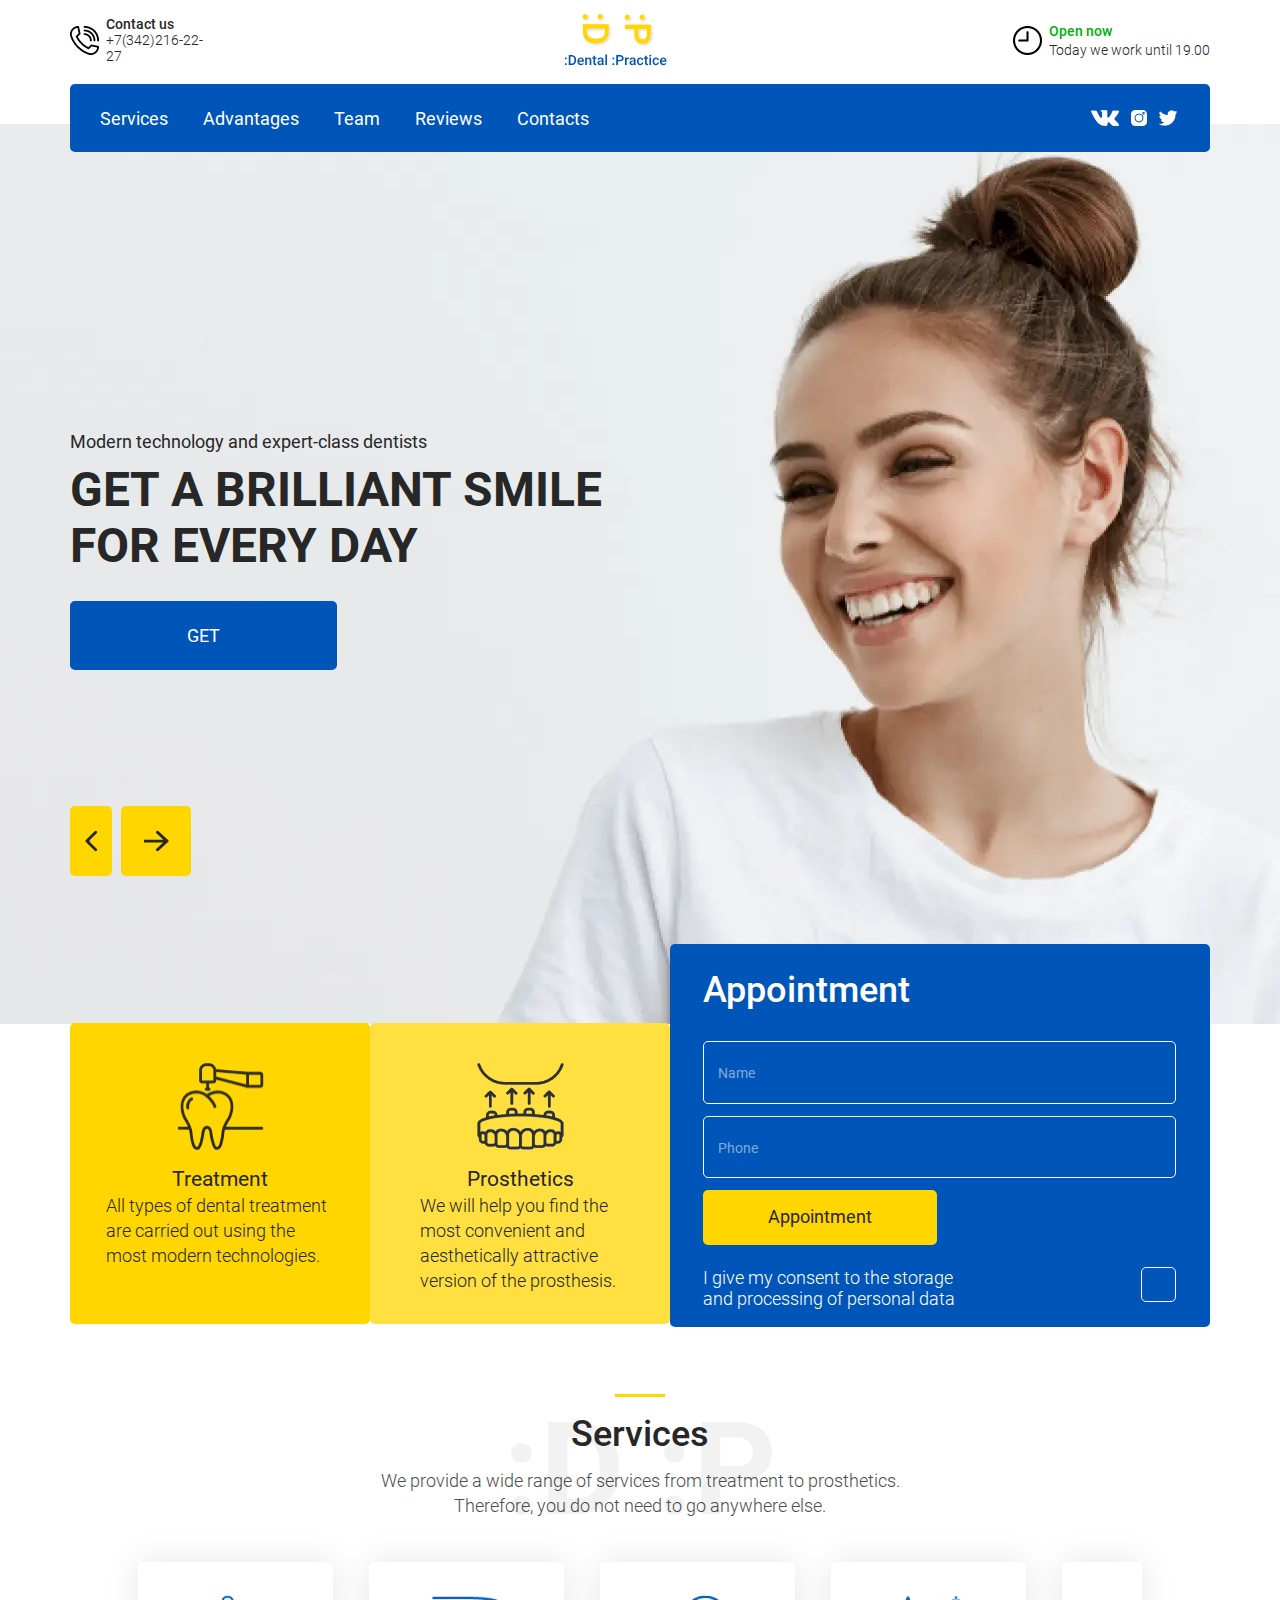
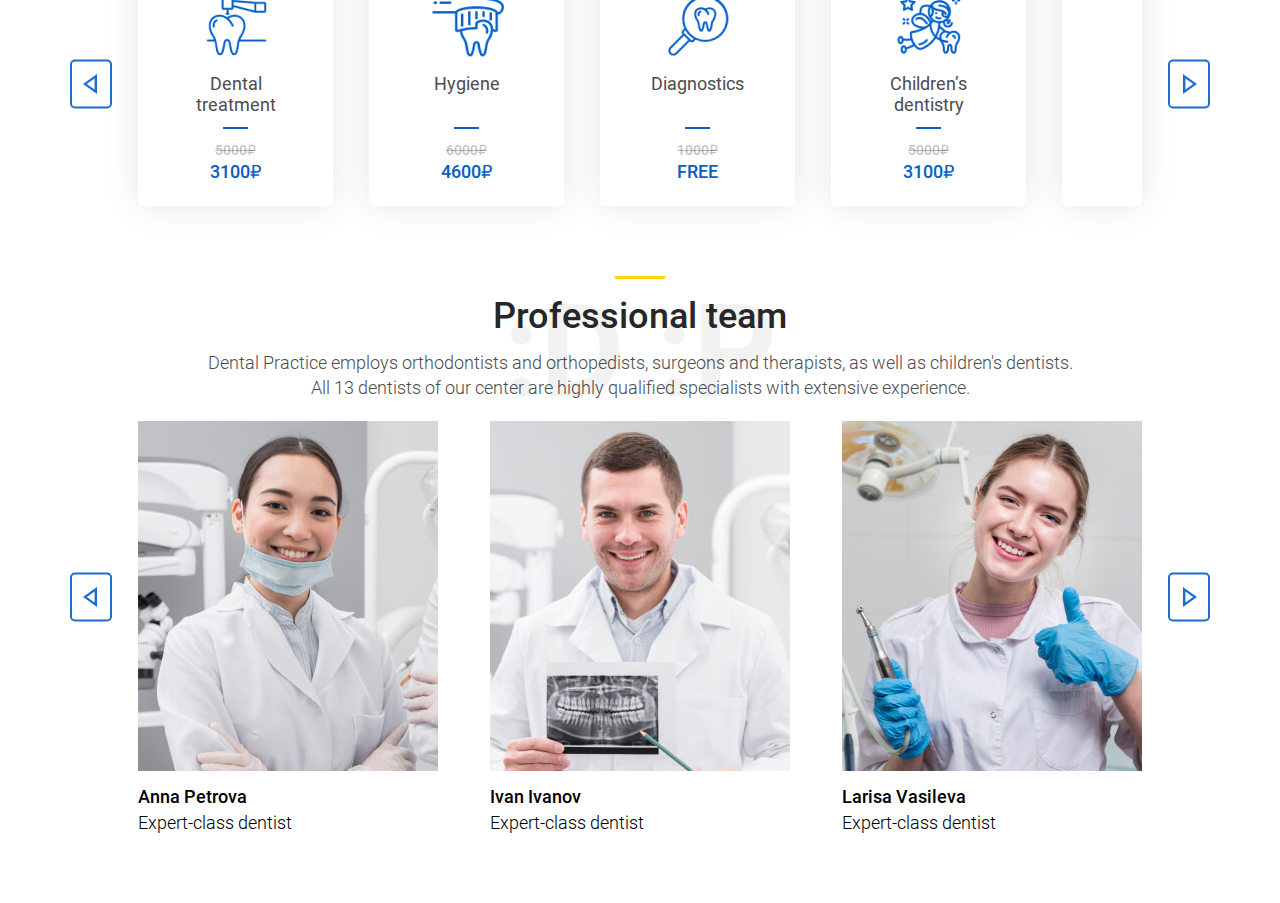
==== commit e8c2d359: "Add team section" ====
--- a/index.html
+++ b/index.html
@@ -187,6 +187,35 @@
       </div><!-- container -->
     </section><!-- services -->
 
+    <!-- TEAM -->
+
+    <section class="team">
+      <div class="container">
+        <h3 class="team__heading">Professional team</h3>
+        <p class="team__text">Dental Practice employs orthodontists and orthopedists, surgeons and therapists, as well as children's dentists. <br class="team__text-br"> All 13 dentists of our center are highly qualified specialists with extensive experience.</p>
+
+        <div class="team__list-wrapper">
+          <button class="services__button services__button--pre team__button" type="button" aria-label="Previous button"></button>
+          <button class="services__button services__button--next team__button" type="button" aria-label="Next button"></button>
+
+          <ul class="team__list">
+            <li class="team__item team__item--anna">
+              <h3 class="team__item-heading">Anna Petrova</h3>
+              <p class="team__item-text">Expert-class dentist</p>
+            </li>
+            <li class="team__item team__item--ivan">
+              <h3 class="team__item-heading">Ivan Ivanov</h3>
+              <p class="team__item-text">Expert-class dentist</p>
+            </li>
+            <li class="team__item team__item--larisa">
+              <h3 class="team__item-heading">Larisa Vasileva</h3>
+              <p class="team__item-text">Expert-class dentist</p>
+            </li>
+          </ul>
+        </div><!-- team__list-wrapper -->
+      </div><!-- container -->
+    </section><!-- team -->
+
   </main>
 
 
--- a/css/styles.css
+++ b/css/styles.css
@@ -1616,6 +1616,7 @@
   margin: 0;
   margin-bottom: 13px;
   font-weight: normal;
+  font-size: 18px;
   line-height: 21px;
 }
 
@@ -1693,4 +1694,174 @@
     background-image: url("../img/childrens-bg@2x.png");
   }
 }
+
+.team {
+  padding-bottom: 70px;
+  overflow-x: hidden;
+}
+
+.team__heading {
+  font-weight: 500;
+  font-size: 36px;
+  line-height: 42px;
+  color: #272727;
+  position: relative;
+  z-index: 1;
+  display: -webkit-box;
+  display: -ms-flexbox;
+  display: flex;
+  -webkit-box-orient: vertical;
+  -webkit-box-direction: normal;
+      -ms-flex-direction: column;
+          flex-direction: column;
+  -webkit-box-align: center;
+      -ms-flex-align: center;
+          align-items: center;
+  margin: 0;
+  margin-bottom: 13px;
+}
+
+.team__heading::before {
+  content: "";
+  width: 50px;
+  height: 3px;
+  margin-bottom: 16px;
+  background-color: #FFD600;
+}
+
+.team__heading::after {
+  position: absolute;
+  z-index: -1;
+  display: block;
+  content: ":D :P";
+  width: 275px;
+  height: 152px;
+  top: 0;
+  font-weight: bold;
+  font-size: 130px;
+  line-height: 152px;
+  color: rgba(0, 0, 0, 0.05);
+}
+
+.team__text {
+  margin: 0;
+  margin-bottom: 21px;
+  text-align: center;
+}
+
+.team__list-wrapper {
+  position: relative;
+  z-index: 1;
+}
+
+.team__button {
+  margin-top: -30px;
+}
+
+.team__list {
+  padding: 0;
+  margin: 0;
+  list-style-type: none;
+  display: -webkit-box;
+  display: -ms-flexbox;
+  display: flex;
+  -webkit-box-pack: justify;
+      -ms-flex-pack: justify;
+          justify-content: space-between;
+  padding-right: 68px;
+  padding-left: 68px;
+}
+
+.team__item {
+  display: -webkit-box;
+  display: -ms-flexbox;
+  display: flex;
+  -webkit-box-orient: vertical;
+  -webkit-box-direction: normal;
+      -ms-flex-direction: column;
+          flex-direction: column;
+  max-width: 300px;
+}
+
+.team__item:not(:last-child) {
+  margin-right: 52px;
+}
+
+.team__item::before {
+  content: "";
+  width: 300px;
+  height: 350px;
+  margin-bottom: 15px;
+  background-repeat: no-repeat;
+  background-size: 300px 350px;
+  background-position: center center;
+  -o-object-fit: cover;
+     object-fit: cover;
+}
+
+.team__item--anna::before {
+  background-image: url("../img/anna-img.jpg");
+}
+
+.team__item--ivan::before {
+  background-image: url("../img/ivan-img.jpg");
+}
+
+.team__item--larisa::before {
+  background-image: url("../img/larisa-img.jpg");
+}
+
+.team__item-heading {
+  margin: 0;
+  margin-bottom: 5px;
+  font-weight: 500;
+  font-size: 18px;
+  line-height: 21px;
+  color: #000000;
+}
+
+.team__item-text {
+  margin: 0;
+  line-height: 21px;
+  color: #000000;
+}
+
+@media only screen and (max-width: 1200px) {
+  .team__item:not(:last-child) {
+    margin-right: 44px;
+  }
+  .team__item::before {
+    width: 253px;
+  }
+}
+
+@media only screen and (max-width: 1000px) {
+  .team__list {
+    padding: 0;
+  }
+  .team__button {
+    display: none;
+  }
+}
+
+@media only screen and (max-width: 600px) {
+  .team__text {
+    margin-bottom: 6px;
+  }
+  .team__text-br {
+    display: none;
+  }
+}
+
+@media only screen and (-webkit-min-device-pixel-ratio: 2), only screen and (min--moz-device-pixel-ratio: 2), only screen and (min-device-pixel-ratio: 2), only screen and (min-resolution: 192dpi), only screen and (min-resolution: 2dppx) {
+  .team__item--anna::before {
+    background-image: url("../img/anna-img@2x.png");
+  }
+  .team__item--ivan::before {
+    background-image: url("../img/ivan-img@2x.png");
+  }
+  .team__item--larisa::before {
+    background-image: url("../img/larisa-img@2x.png");
+  }
+}
 /*# sourceMappingURL=styles.css.map */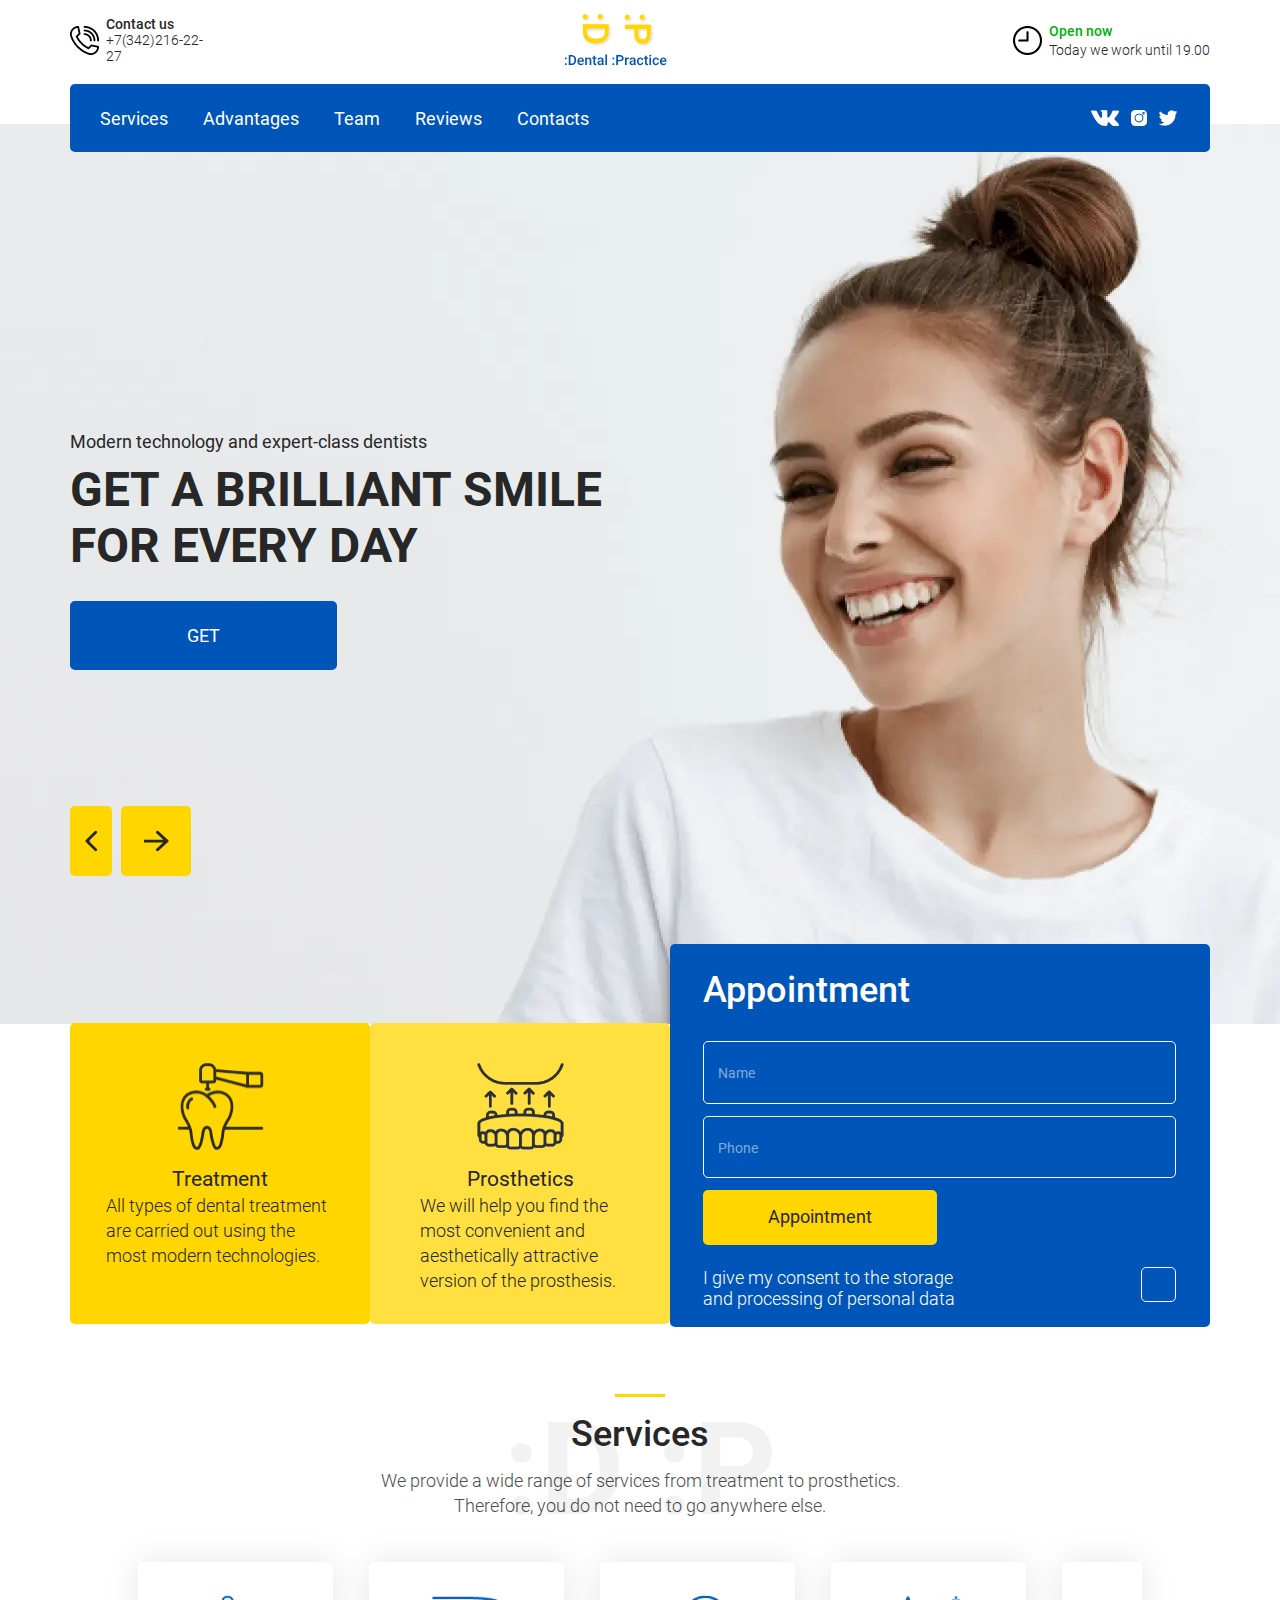
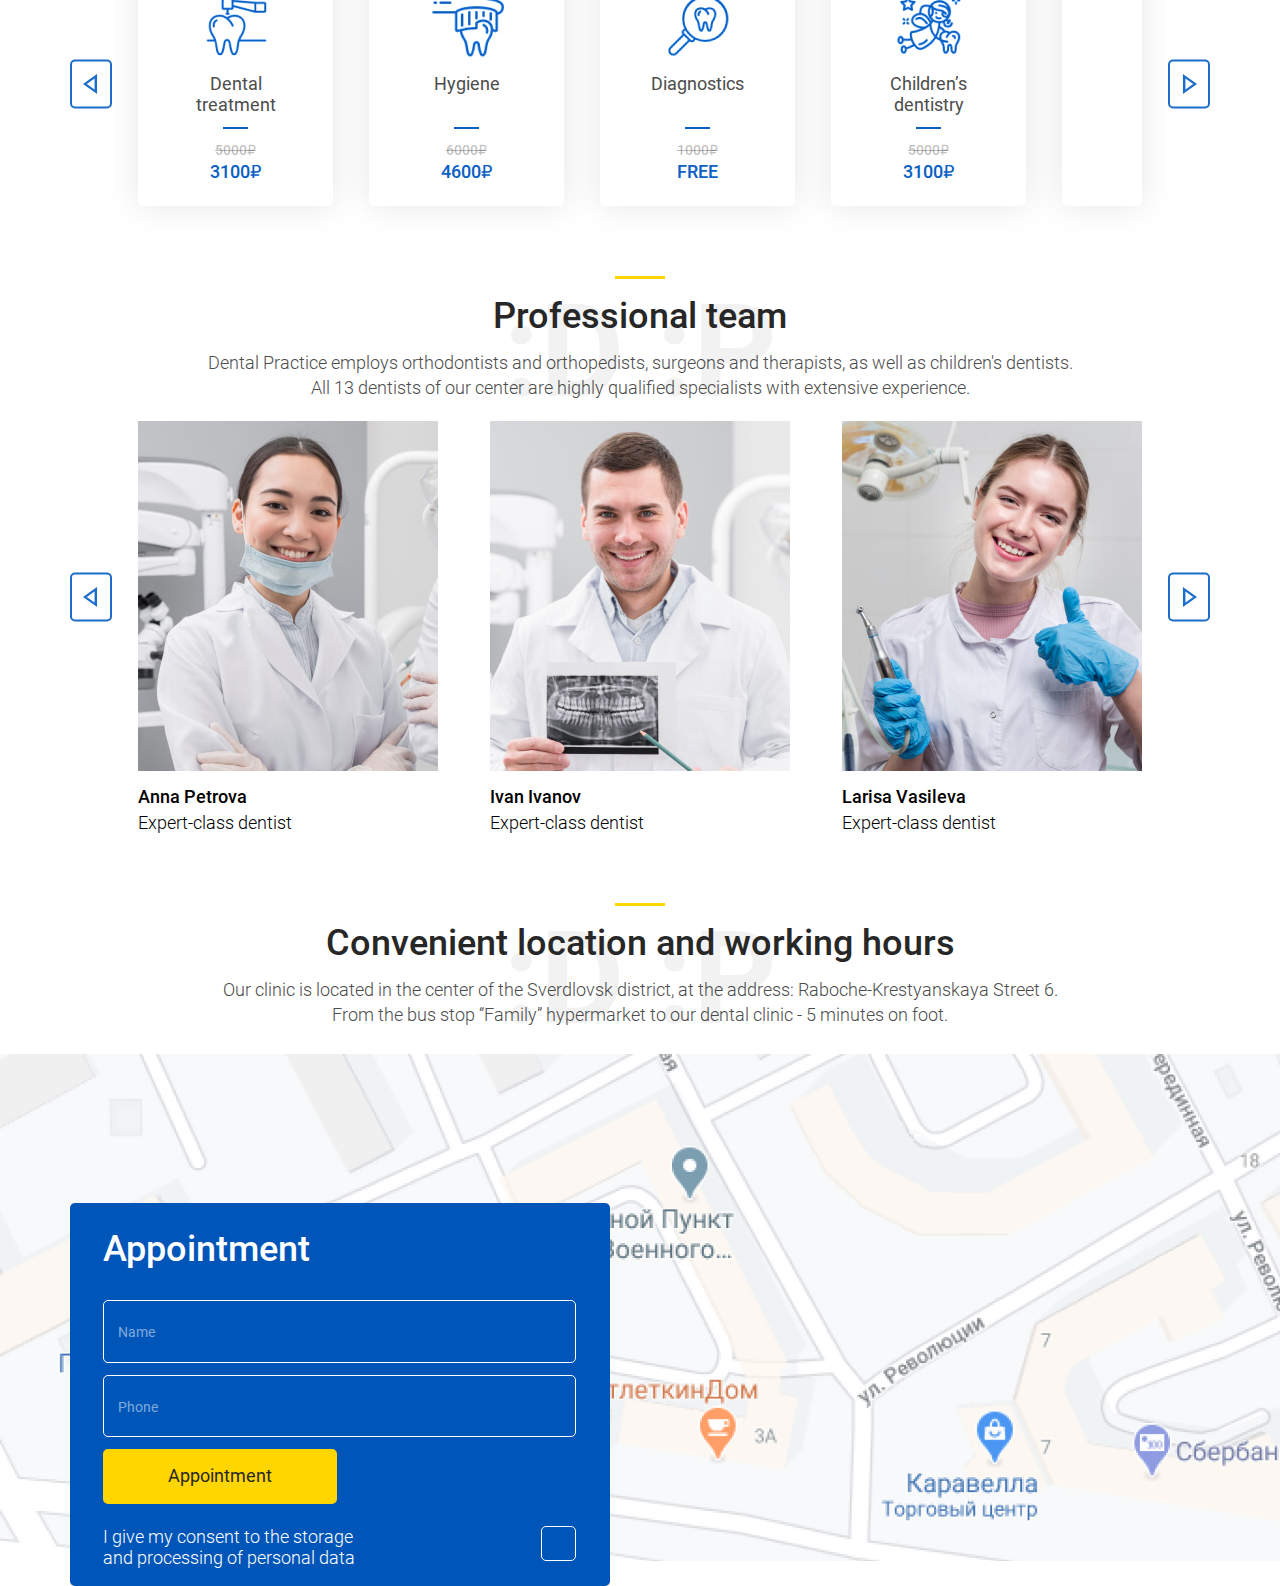
==== commit c7d77743: "Add contact section" ====
--- a/index.html
+++ b/index.html
@@ -163,7 +163,7 @@
           <ul class="services__list">
             <li class="services__item services__item--dental">
               <h3 class="services__item-heading">Dental treatment</h3>
-              <p class="services__item-delprice">5000₽</del>
+              <p class="services__item-delprice">5000₽</p>
               <p class="services__item-newprice">3100₽</p>
             </li>
             <li class="services__item services__item--hygiene">
@@ -216,6 +216,35 @@
       </div><!-- container -->
     </section><!-- team -->
 
+    <!-- CONTACT -->
+
+    <div class="contact">
+      <div class="container contact__container">
+        <h2 class="contact__heading">Convenient location and working hours</h2>
+        <p class="contact__text">Our clinic is located in the center of the Sverdlovsk district, at the address: Raboche-Krestyanskaya Street 6. <br> From the bus stop “Family” hypermarket to our dental clinic - 5 minutes on foot.</p>
+
+        <form class="form contact__form" action="https://echo.htmlacademy.ru" method="POST">
+
+          <h3 class="form__heading">Appointment</h3>
+
+          <input class="form__input" name="name" type="text" aria-label="Your name" placeholder="Name" required>
+          <input class="form__input" name="tel" type="tel" aria-label="Phone number" placeholder="Phone" required>
+
+          <button class="button button--secondary form__button" type="submit">Appointment</button>
+
+          <label class="form__label">
+            <input class="form__label-checkbox visually-hidden" name="consent" type="checkbox" required>
+            <span class="form__label-text">I give my consent to the storage <br> and processing of personal data</span>
+          </label>
+        </form>
+      </div><!-- container -->
+
+      <a class="contact__map-link" href="https://yandex.uz/maps/-/CCUEIBsW9B">
+        <img class="contact__map-img" src="img/map-img.png" alt="Our location on map" width="1920" height="760" srcset="img/map-img.png 1x, img/map-img@2x.png 2x">
+      </a>
+
+    </div><!-- contact -->
+
   </main>
 
 
--- a/css/styles.css
+++ b/css/styles.css
@@ -1864,4 +1864,128 @@
     background-image: url("../img/larisa-img@2x.png");
   }
 }
+
+.contact__container {
+  position: relative;
+  z-index: 1;
+}
+
+.contact__heading {
+  font-weight: 500;
+  font-size: 36px;
+  line-height: 42px;
+  color: #272727;
+  position: relative;
+  z-index: 1;
+  display: -webkit-box;
+  display: -ms-flexbox;
+  display: flex;
+  -webkit-box-orient: vertical;
+  -webkit-box-direction: normal;
+      -ms-flex-direction: column;
+          flex-direction: column;
+  -webkit-box-align: center;
+      -ms-flex-align: center;
+          align-items: center;
+  margin: 0;
+  margin-bottom: 13px;
+  text-align: center;
+}
+
+.contact__heading::before {
+  content: "";
+  width: 50px;
+  height: 3px;
+  margin-bottom: 16px;
+  background-color: #FFD600;
+}
+
+.contact__heading::after {
+  position: absolute;
+  z-index: -1;
+  display: block;
+  content: ":D :P";
+  width: 275px;
+  height: 152px;
+  top: 0;
+  font-weight: bold;
+  font-size: 130px;
+  line-height: 152px;
+  color: rgba(0, 0, 0, 0.05);
+}
+
+.contact__text {
+  margin: 0;
+  margin-bottom: 27px;
+  text-align: center;
+}
+
+.contact__form {
+  position: absolute;
+  z-index: 1;
+  top: 300px;
+  left: 20px;
+}
+
+.contact__map-link {
+  display: block;
+  max-width: 1920px;
+  margin-right: auto;
+  margin-left: auto;
+}
+
+.contact__map-img {
+  display: block;
+  width: 100%;
+  height: auto;
+  -o-object-fit: cover;
+     object-fit: cover;
+}
+
+@media only screen and (max-width: 1050px) {
+  .contact__map-link {
+    max-width: 1440px;
+  }
+  .contact__map-img {
+    max-width: 1440px;
+  }
+}
+
+@media only screen and (max-width: 550px) {
+  .contact__container {
+    display: -webkit-box;
+    display: -ms-flexbox;
+    display: flex;
+    -webkit-box-orient: vertical;
+    -webkit-box-direction: normal;
+        -ms-flex-direction: column;
+            flex-direction: column;
+    -webkit-box-align: center;
+        -ms-flex-align: center;
+            align-items: center;
+  }
+  .contact__text {
+    margin-bottom: 36px;
+  }
+  .contact__form {
+    position: static;
+    z-index: 1;
+    -webkit-box-ordinal-group: 0;
+        -ms-flex-order: -1;
+            order: -1;
+    margin-bottom: 70px;
+    width: 375px;
+    margin-right: -20px;
+    margin-left: -20px;
+  }
+}
+
+@media only screen and (max-width: 370px) {
+  .contact__form {
+    width: 100%;
+    border-radius: 0;
+    margin-right: 0;
+    margin-left: 0;
+  }
+}
 /*# sourceMappingURL=styles.css.map */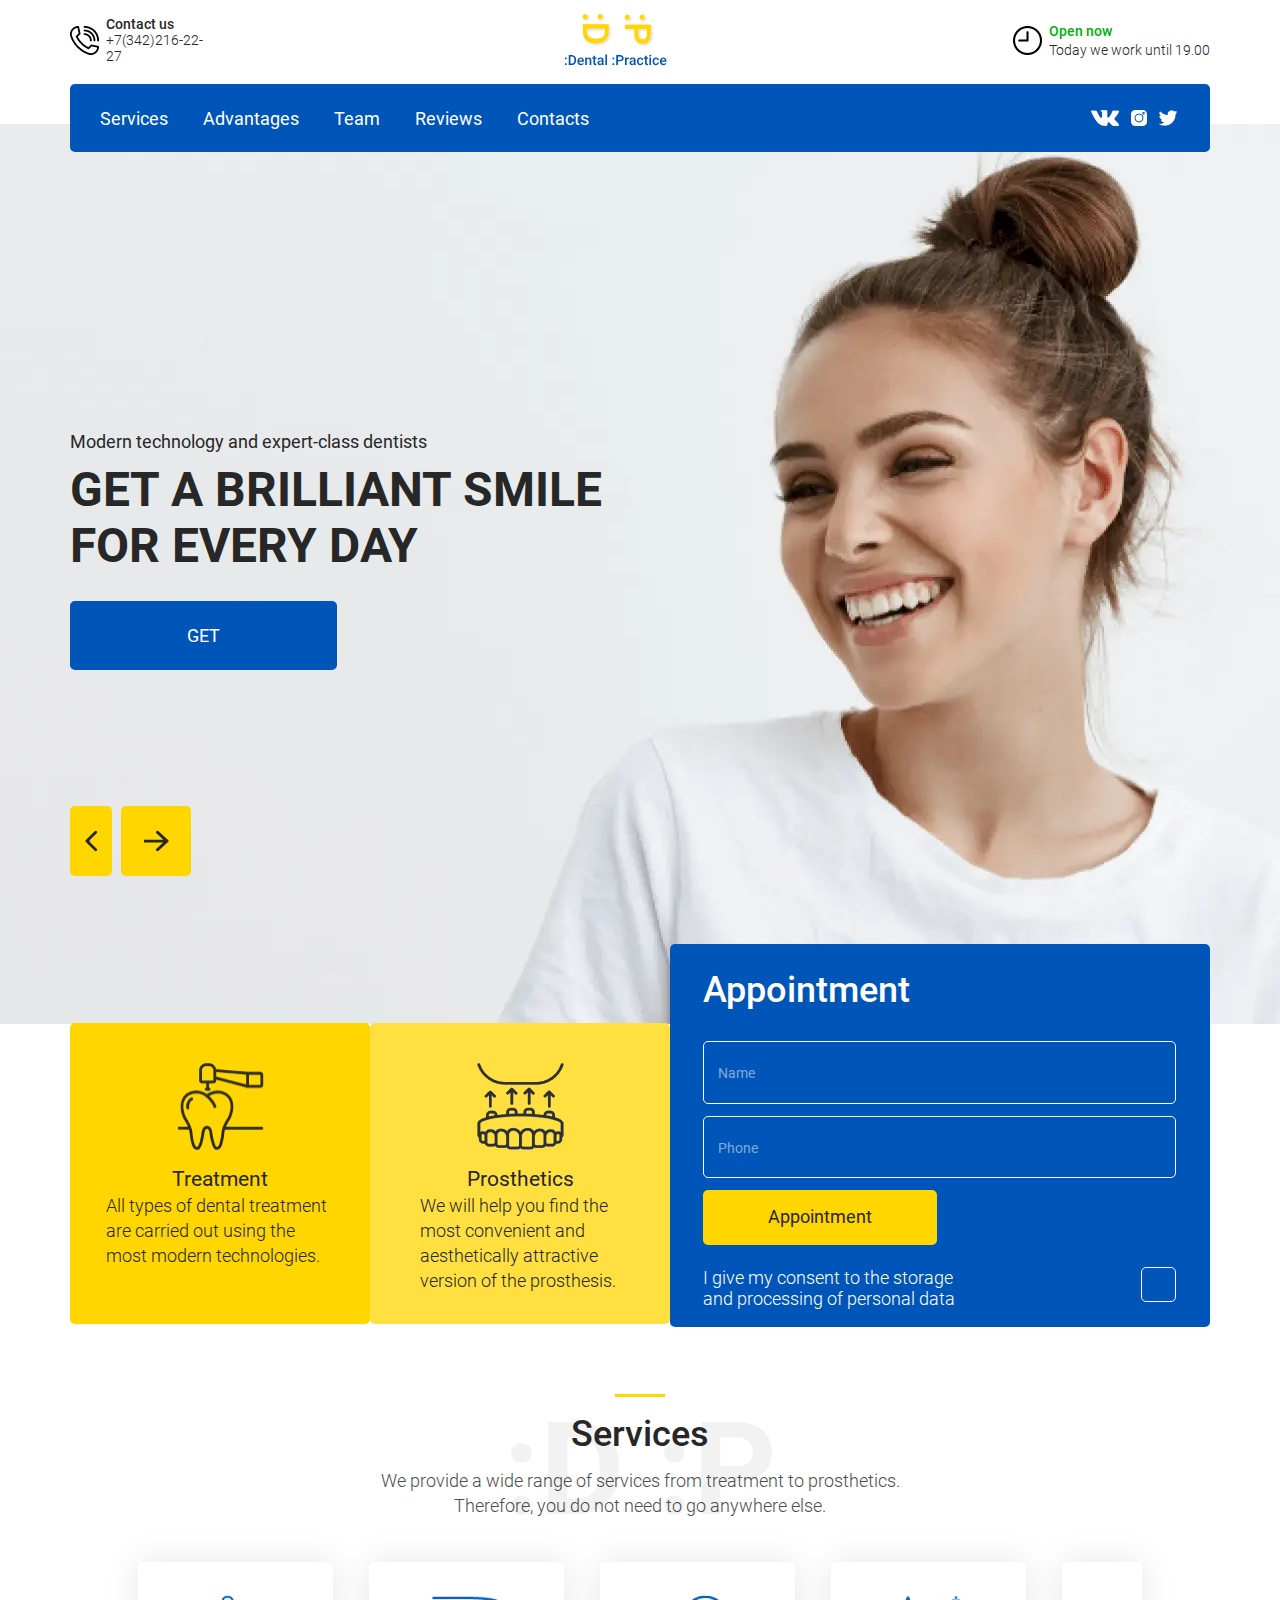
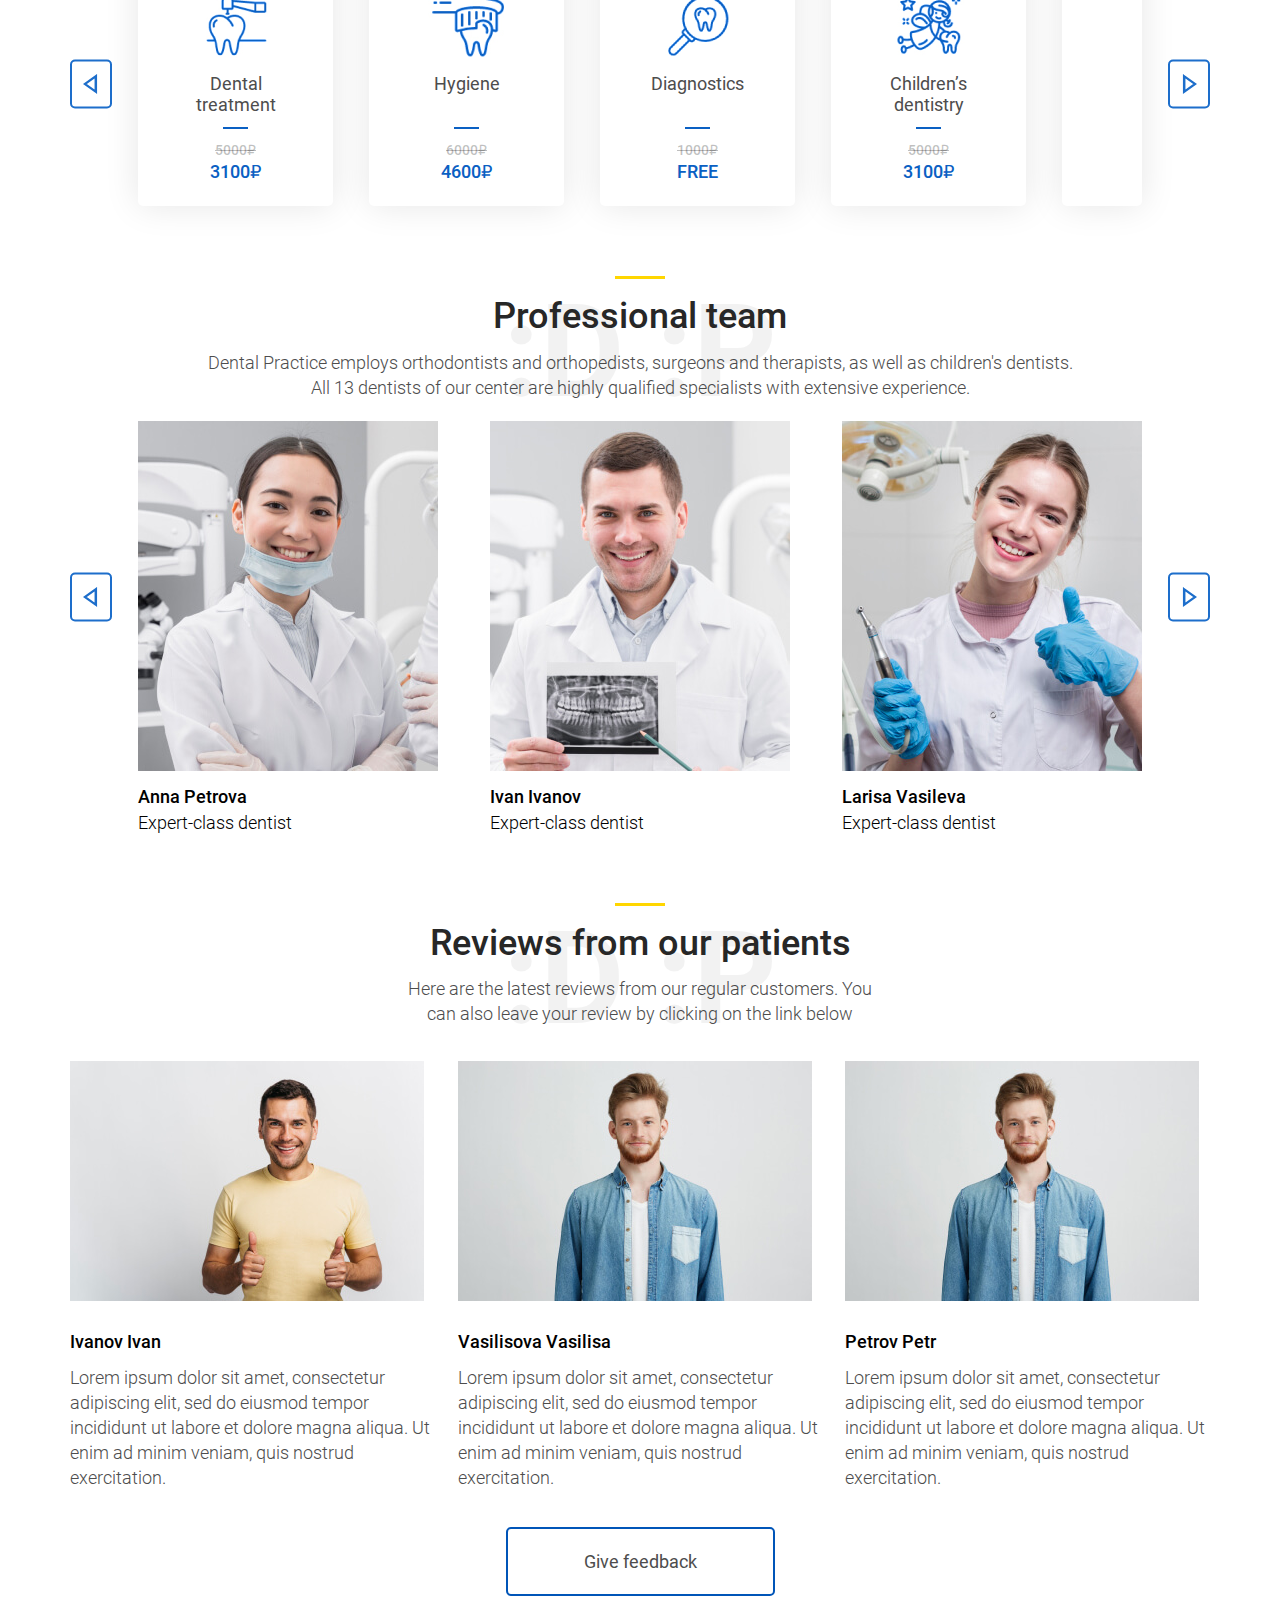
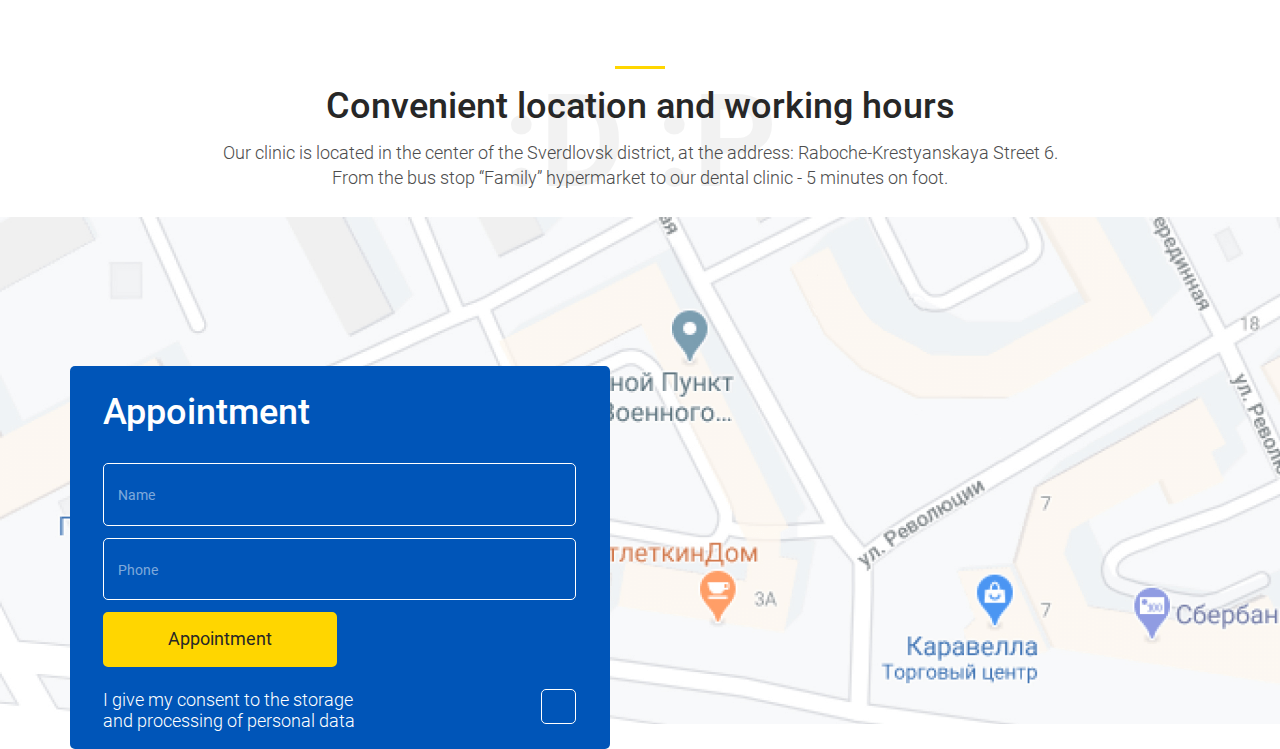
==== commit e7940925: "Add reviews section" ====
--- a/index.html
+++ b/index.html
@@ -216,6 +216,33 @@
       </div><!-- container -->
     </section><!-- team -->
 
+    <!-- REVIEWS -->
+
+    <section class="reviews">
+      <div class="container">
+        <h2 class="reviews__heading">Reviews from our patients</h2>
+        <h2 class="reviews__heading-mobile">Last review from our customer</h2>
+        <p class="reviews__text">Here are the latest reviews from our regular customers. You can also leave your review by clicking on the link below</p>
+
+        <ul class="reviews__list">
+          <li class="reviews__item reviews__item--ivanov">
+            <h3 class="reviews__item-heading">Ivanov Ivan</h3>
+            <blockquote class="reviews__item-quote">Lorem ipsum dolor sit amet, consectetur adipiscing elit, sed do eiusmod tempor incididunt ut labore et dolore magna aliqua. Ut enim ad minim veniam, quis nostrud exercitation.</blockquote>
+          </li>
+          <li class="reviews__item reviews__item--vasilisa">
+            <h3 class="reviews__item-heading">Vasilisova Vasilisa</h3>
+            <blockquote class="reviews__item-quote">Lorem ipsum dolor sit amet, consectetur adipiscing elit, sed do eiusmod tempor incididunt ut labore et dolore magna aliqua. Ut enim ad minim veniam, quis nostrud exercitation.</blockquote>
+          </li>
+          <li class="reviews__item reviews__item--petr">
+            <h3 class="reviews__item-heading">Petrov Petr</h3>
+            <blockquote class="reviews__item-quote">Lorem ipsum dolor sit amet, consectetur adipiscing elit, sed do eiusmod tempor incididunt ut labore et dolore magna aliqua. Ut enim ad minim veniam, quis nostrud exercitation.</blockquote>
+          </li>
+        </ul>
+
+        <a class="button reviews__button" href="#">Give feedback</a>
+      </div>
+    </section>
+
     <!-- CONTACT -->
 
     <div class="contact">
@@ -247,8 +274,6 @@
 
   </main>
 
-
-
   <script>
 
     var elBodyNojs = document.querySelector('body')
--- a/css/styles.css
+++ b/css/styles.css
@@ -403,6 +403,7 @@
   line-height: 25px;
   background-color: #fff;
   color: #4D4D4D;
+  overflow-x: hidden;
 }
 
 .body-nojs {
@@ -1865,6 +1866,269 @@
   }
 }
 
+.reviews {
+  padding-bottom: 70px;
+  text-align: center;
+}
+
+.reviews__heading {
+  font-weight: 500;
+  font-size: 36px;
+  line-height: 42px;
+  color: #272727;
+  position: relative;
+  z-index: 1;
+  display: -webkit-box;
+  display: -ms-flexbox;
+  display: flex;
+  -webkit-box-orient: vertical;
+  -webkit-box-direction: normal;
+      -ms-flex-direction: column;
+          flex-direction: column;
+  -webkit-box-align: center;
+      -ms-flex-align: center;
+          align-items: center;
+  margin: 0;
+  margin-bottom: 12px;
+}
+
+.reviews__heading::before {
+  content: "";
+  width: 50px;
+  height: 3px;
+  margin-bottom: 16px;
+  background-color: #FFD600;
+}
+
+.reviews__heading::after {
+  position: absolute;
+  z-index: -1;
+  display: block;
+  content: ":D :P";
+  width: 275px;
+  height: 152px;
+  top: 0;
+  font-weight: bold;
+  font-size: 130px;
+  line-height: 152px;
+  color: rgba(0, 0, 0, 0.05);
+}
+
+.reviews__heading-mobile {
+  font-weight: 500;
+  font-size: 36px;
+  line-height: 42px;
+  color: #272727;
+  position: relative;
+  z-index: 1;
+  display: none;
+  -webkit-box-orient: vertical;
+  -webkit-box-direction: normal;
+      -ms-flex-direction: column;
+          flex-direction: column;
+  -webkit-box-align: center;
+      -ms-flex-align: center;
+          align-items: center;
+  margin: 0;
+  margin-bottom: 12px;
+  text-align: center;
+}
+
+.reviews__heading-mobile::before {
+  content: "";
+  width: 50px;
+  height: 3px;
+  margin-bottom: 16px;
+  background-color: #FFD600;
+}
+
+.reviews__heading-mobile::after {
+  position: absolute;
+  z-index: -1;
+  display: block;
+  content: ":D :P";
+  width: 275px;
+  height: 152px;
+  top: 0;
+  font-weight: bold;
+  font-size: 130px;
+  line-height: 152px;
+  color: rgba(0, 0, 0, 0.05);
+}
+
+.reviews__text {
+  max-width: 465px;
+  margin: 0;
+  margin-bottom: 35px;
+  margin-right: auto;
+  margin-left: auto;
+  text-align: center;
+}
+
+.reviews__list {
+  padding: 0;
+  margin: 0;
+  list-style-type: none;
+  display: -webkit-box;
+  display: -ms-flexbox;
+  display: flex;
+  -webkit-box-pack: justify;
+      -ms-flex-pack: justify;
+          justify-content: space-between;
+  margin-bottom: 37px;
+  text-align: left;
+}
+
+.reviews__item {
+  display: -webkit-box;
+  display: -ms-flexbox;
+  display: flex;
+  -webkit-box-orient: vertical;
+  -webkit-box-direction: normal;
+      -ms-flex-direction: column;
+          flex-direction: column;
+  max-width: 365px;
+}
+
+.reviews__item::before {
+  content: "";
+  width: 354px;
+  height: 240px;
+  margin-bottom: 30px;
+  background-repeat: no-repeat;
+  background-size: 354px 240px;
+  background-position: left top;
+}
+
+.reviews__item--ivanov::before {
+  background-image: url("../img/ivanov-img.jpg");
+}
+
+.reviews__item--vasilisa::before {
+  background-image: url("../img/petr-img.jpg");
+}
+
+.reviews__item--petr::before {
+  background-image: url("../img/petr-img.jpg");
+}
+
+.reviews__item-heading {
+  margin: 0;
+  margin-bottom: 13px;
+  font-weight: 500;
+  font-size: 18px;
+  line-height: 21px;
+  color: #000000;
+}
+
+.reviews__item-quote {
+  margin: 0;
+}
+
+.reviews__button {
+  padding-right: 76px;
+  padding-left: 76px;
+  border: 2px solid #0055B8;
+  text-decoration: none;
+  font-weight: normal;
+  font-size: 18px;
+  line-height: 21px;
+  color: #4D4D4D;
+  text-align: center;
+}
+
+.reviews__button:hover {
+  background-color: #0055B8;
+  color: #fff;
+}
+
+.reviews__button:active {
+  opacity: 0.6;
+}
+
+@media only screen and (max-width: 1150px) {
+  .reviews__item {
+    max-width: 306px;
+  }
+  .reviews__item::before {
+    width: 305px;
+  }
+}
+
+@media only screen and (max-width: 1000px) {
+  .reviews__list {
+    -webkit-box-pack: center;
+        -ms-flex-pack: center;
+            justify-content: center;
+  }
+  .reviews__item {
+    max-width: 365px;
+  }
+  .reviews__item::before {
+    width: 354px;
+  }
+  .reviews__item--ivanov {
+    margin-right: 20px;
+  }
+  .reviews__item--petr {
+    display: none;
+  }
+}
+
+@media only screen and (max-width: 800px) {
+  .reviews__list {
+    -webkit-box-orient: vertical;
+    -webkit-box-direction: normal;
+        -ms-flex-direction: column;
+            flex-direction: column;
+    -webkit-box-align: center;
+        -ms-flex-align: center;
+            align-items: center;
+  }
+  .reviews__item {
+    max-width: 307px;
+  }
+  .reviews__item::before {
+    width: 307px;
+  }
+  .reviews__item--ivanov {
+    margin-right: 0;
+    margin-bottom: 30px;
+  }
+}
+
+@media only screen and (max-width: 550px) {
+  .reviews__heading {
+    display: none;
+  }
+  .reviews__heading-mobile {
+    display: -webkit-box;
+    display: -ms-flexbox;
+    display: flex;
+  }
+  .reviews__list {
+    margin-bottom: 50px;
+  }
+  .reviews__item--ivanov {
+    margin-bottom: 0;
+  }
+  .reviews__item--vasilisa {
+    display: none;
+  }
+}
+
+@media only screen and (-webkit-min-device-pixel-ratio: 2), only screen and (min--moz-device-pixel-ratio: 2), only screen and (min-device-pixel-ratio: 2), only screen and (min-resolution: 192dpi), only screen and (min-resolution: 2dppx) {
+  .reviews__item--ivanov::before {
+    background-image: url("../img/ivanov-img@2x.png");
+  }
+  .reviews__item--vasilisa::before {
+    background-image: url("../img/petr-img@2x.png");
+  }
+  .reviews__item--petr::before {
+    background-image: url("../img/petr-img@2x.png");
+  }
+}
+
 .contact__container {
   position: relative;
   z-index: 1;
